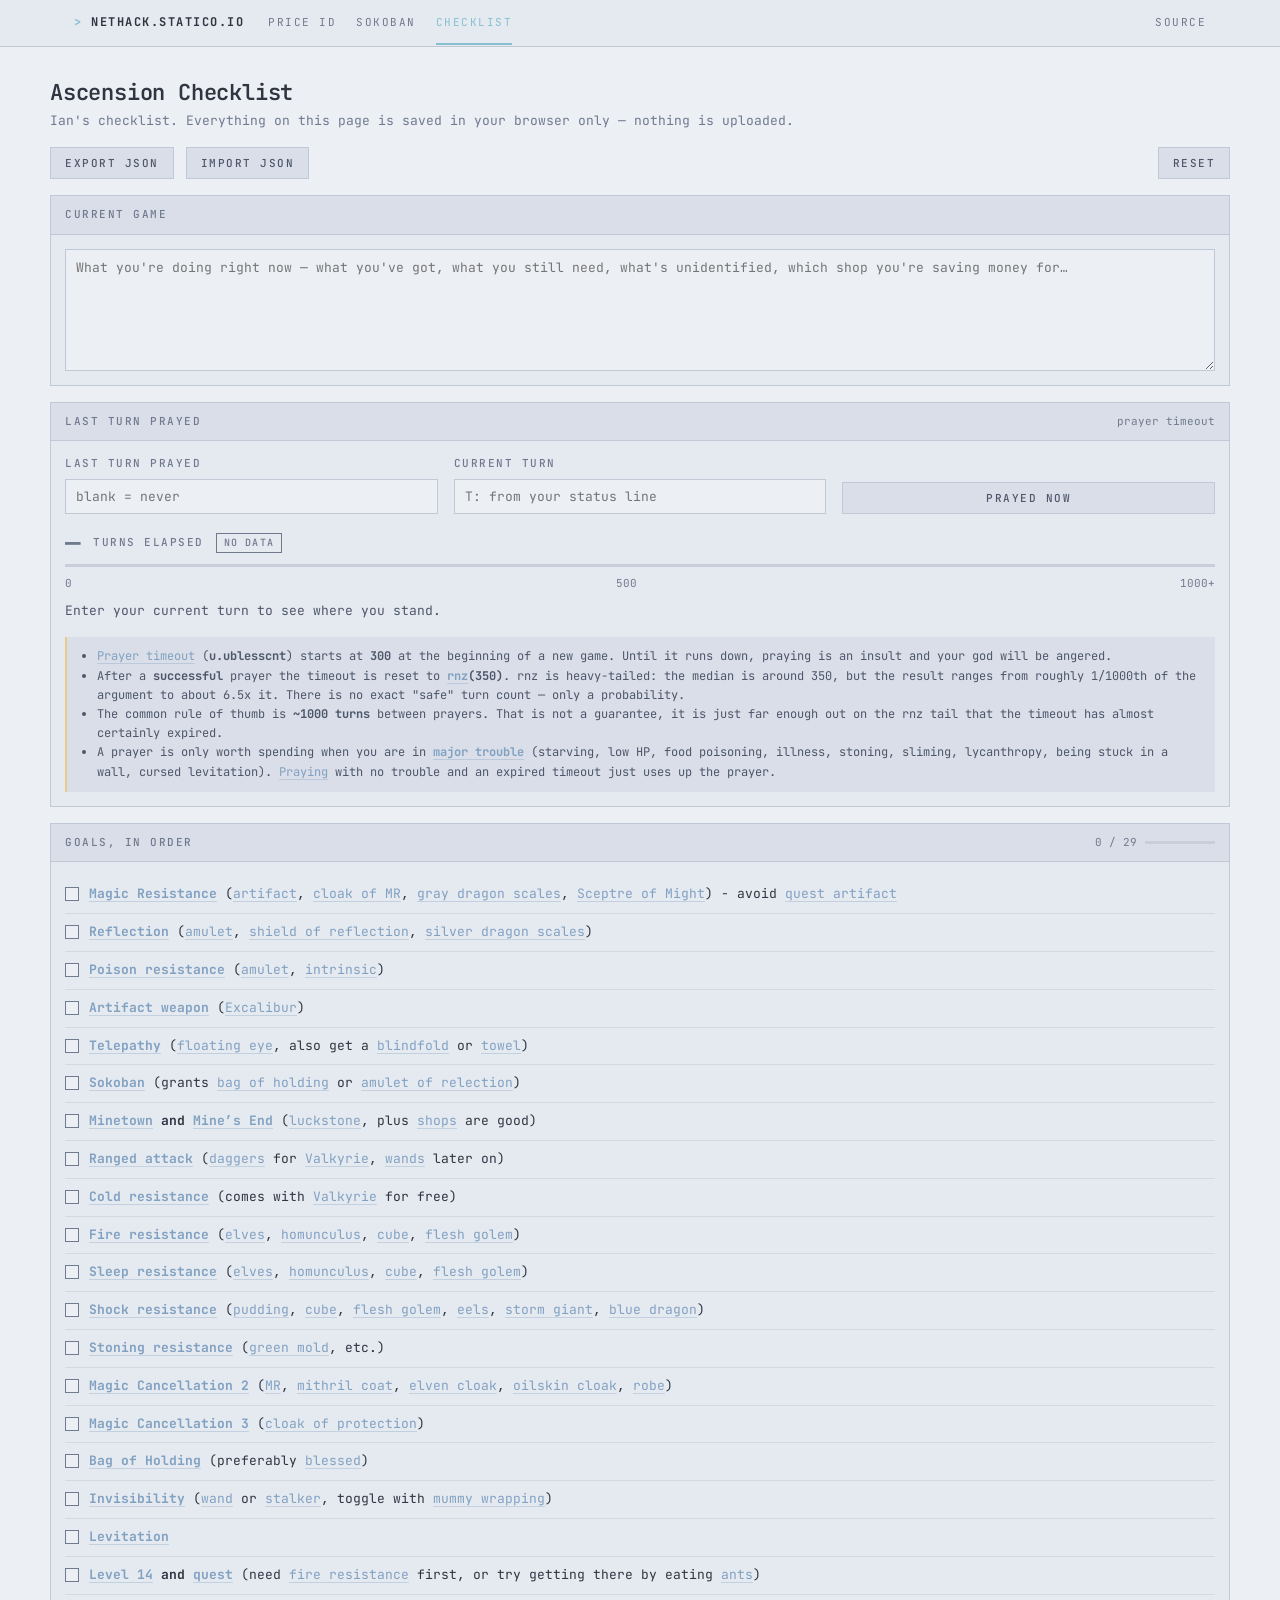
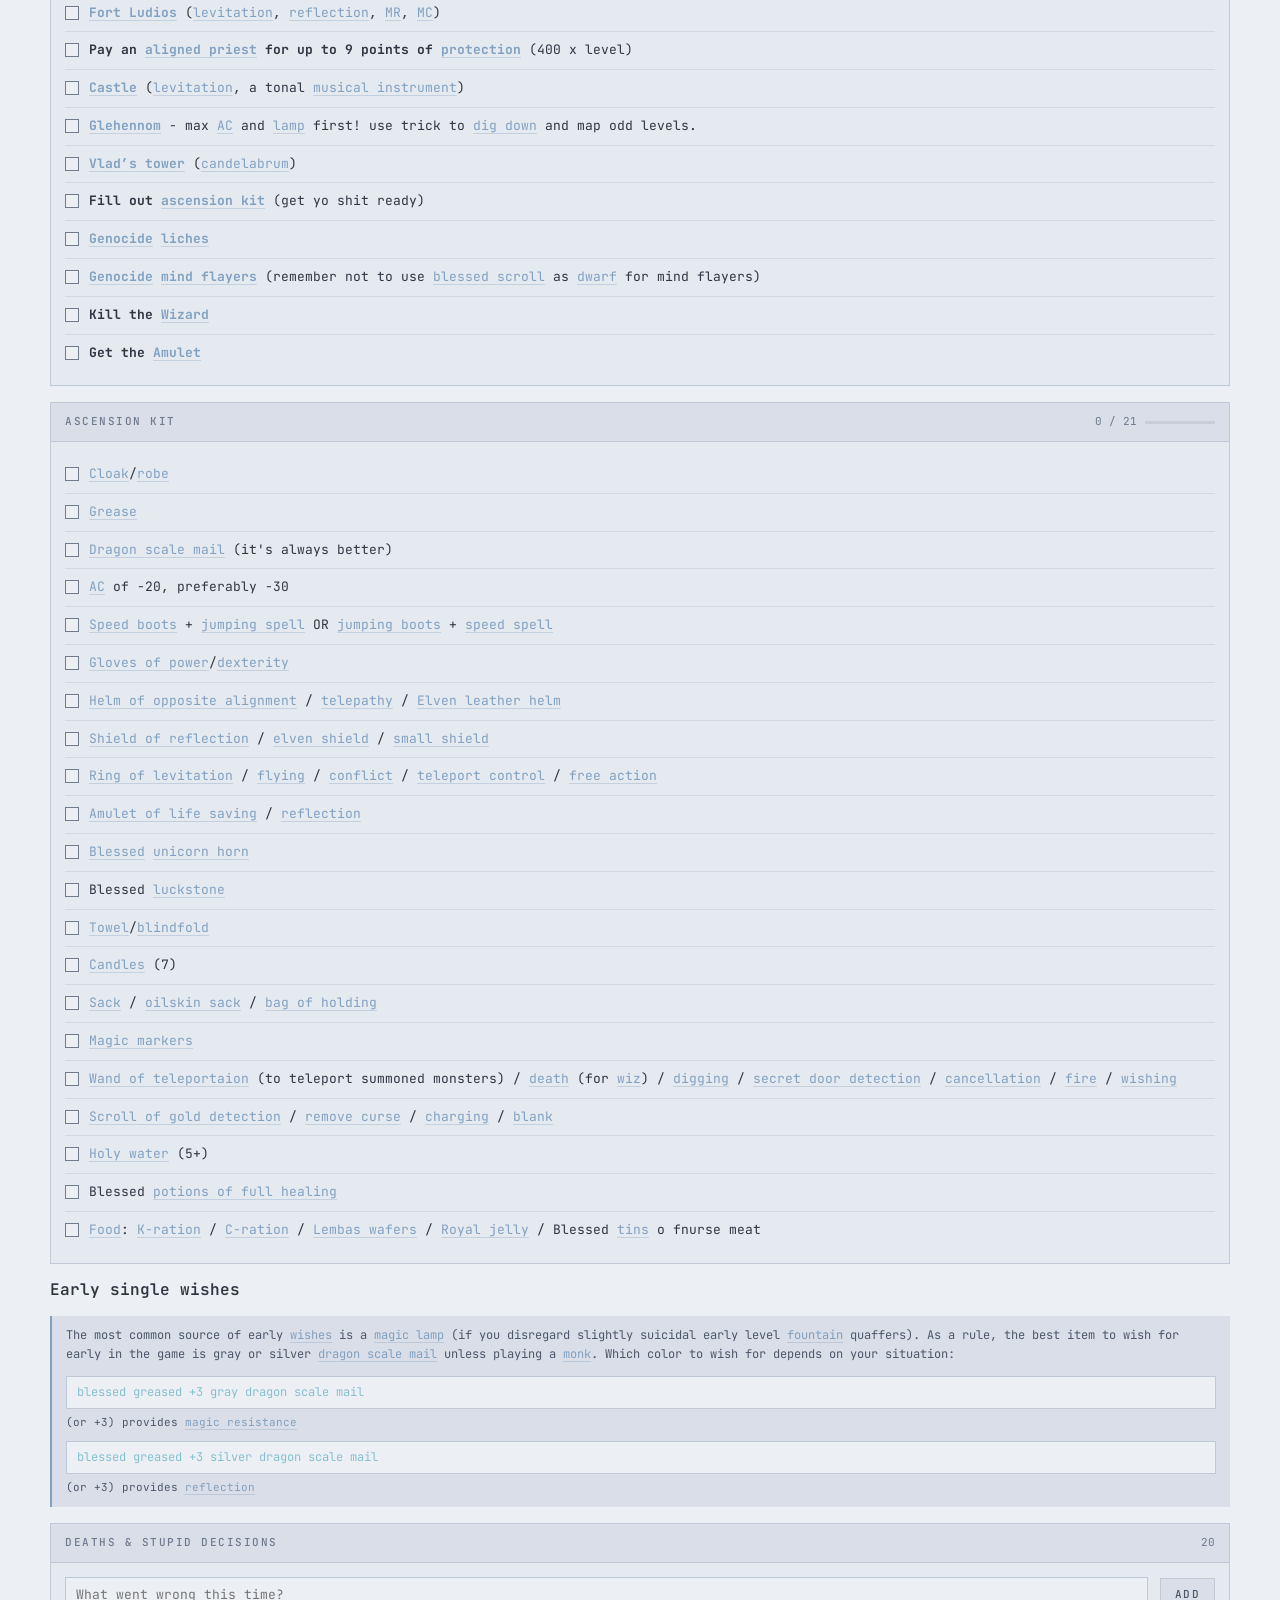
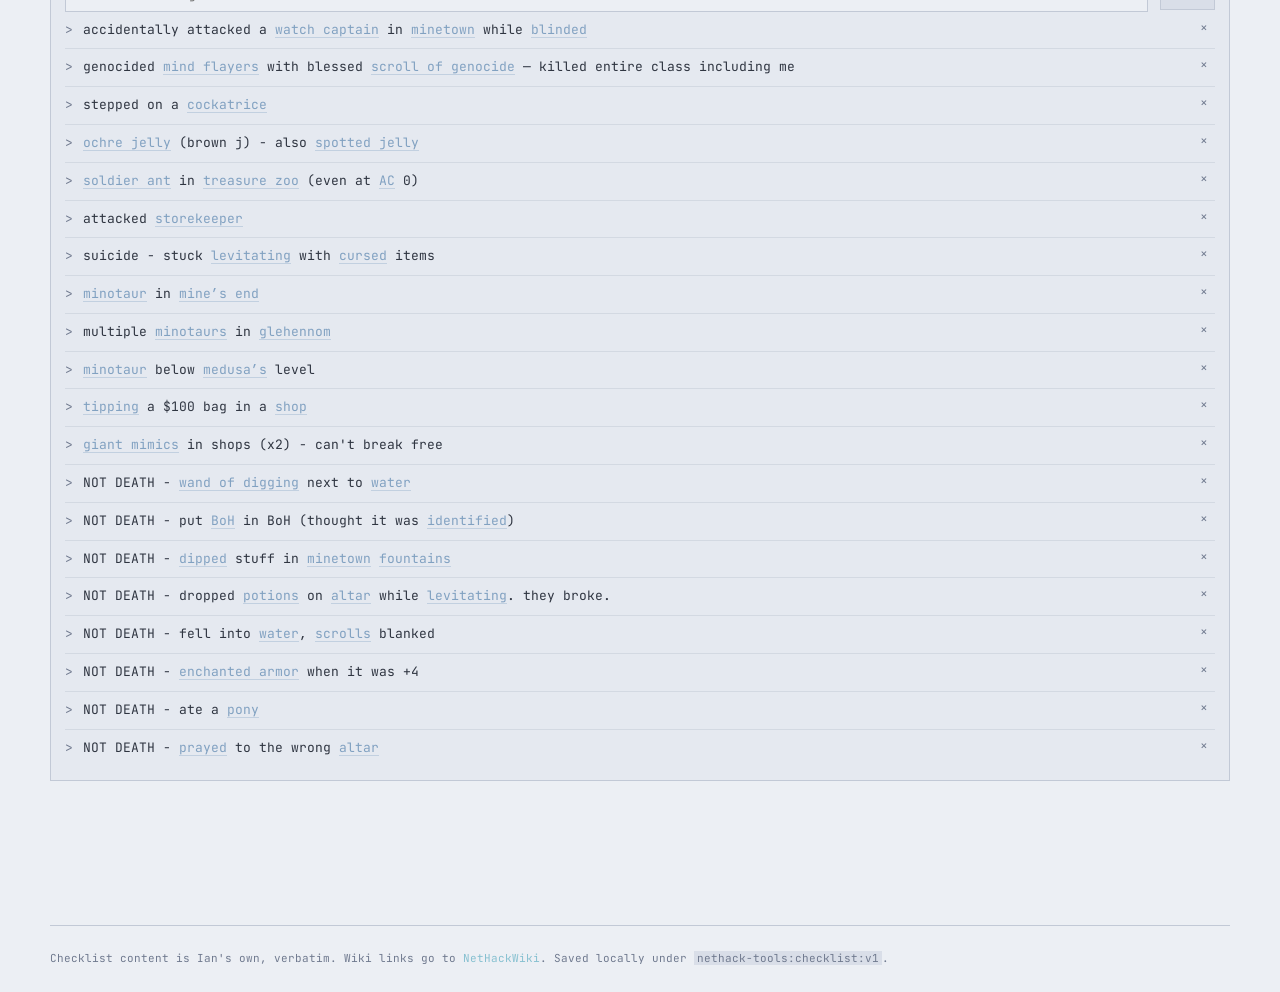
==== checklist.html @ 88ac8689 "Initial commit: NetHack tools for 3.6, 3.7 and 5.0 Three static tools, no build step:  - Price ID ca" ====
<!doctype html>
<html lang="en"><head>
<meta charset="utf-8"><meta name="viewport" content="width=device-width,initial-scale=1">
<title>Ascension Checklist — NetHack Tools</title>
<meta name="description" content="A NetHack ascension checklist that remembers where you are: goals in order, ascension kit, prayer timeout tracker, and a running log of deaths and stupid decisions.">
<link rel="canonical" href="https://nethack.statico.io/checklist">
<meta property="og:title" content="Ascension Checklist — NetHack Tools">
<meta property="og:description" content="Goals in order, ascension kit, prayer timeout tracker, and a running log of deaths and stupid decisions. Saved in your browser.">
<meta property="og:url" content="https://nethack.statico.io/checklist"><meta property="og:type" content="website">
<link rel="icon" href="/favicon.svg" type="image/svg+xml">
<link rel="stylesheet" href="/assets/smui.css">
<style>
  /* Checklist page ------------------------------------------------------- */

  .list { list-style: none; margin: 0; padding: 0; }
  .list > li + li { border-top: 1px solid hsl(var(--line) / 0.5); }

  .item {
    display: flex; align-items: flex-start; gap: calc(var(--step) * 2.5);
    padding: calc(var(--step) * 2) 0; cursor: pointer;
  }
  .item input[type='checkbox'] { margin-top: 3px; }
  .item .txt { flex: 1; min-width: 0; }
  .item input:checked ~ .txt { color: hsl(var(--text-2)); }
  .item input:checked ~ .txt strong { font-weight: 500; }

  /* Progress readout in a card header */
  .prog { display: flex; align-items: center; gap: calc(var(--step) * 2); min-width: 120px; }
  .prog .meter { display: block; width: 70px; }
  .prog .meter > span { transition: width 0.15s ease; }

  /* Prayer panel */
  .pray-grid {
    display: grid; gap: calc(var(--step) * 4);
    grid-template-columns: repeat(auto-fit, minmax(150px, 1fr));
    align-items: end;
  }
  .verdict { display: flex; flex-direction: column; gap: calc(var(--step) * 2); }
  .verdict-top { display: flex; align-items: center; gap: calc(var(--step) * 3); flex-wrap: wrap; }
  .elapsed { font-size: 26px; font-weight: 600; line-height: 1; }
  .e-red    { color: hsl(var(--red)); }
  .e-yellow { color: hsl(var(--yellow)); }
  .e-green  { color: hsl(var(--green)); }
  .e-dim    { color: hsl(var(--text-2)); }
  .bar-red    > span { background: hsl(var(--red)); }
  .bar-yellow > span { background: hsl(var(--yellow)); }
  .bar-green  > span { background: hsl(var(--green)); }
  .bar-dim    > span { background: hsl(var(--text-2)); }
  .scale { display: flex; justify-content: space-between; }

  /* Deaths log */
  .log > li { display: flex; align-items: flex-start; gap: calc(var(--step) * 2.5); padding: calc(var(--step) * 2) 0; }
  .log .txt { flex: 1; min-width: 0; }
  .log .tick { color: hsl(var(--text-2)); flex: 0 0 auto; }
  .btn-x {
    font-family: var(--mono); font-size: 13px; line-height: 1;
    background: none; border: 1px solid transparent; color: hsl(var(--text-2));
    padding: 0 calc(var(--step) * 1.5); cursor: pointer; flex: 0 0 auto;
  }
  .btn-x:hover { color: hsl(var(--red)); border-color: hsl(var(--red) / 0.6); }

  /* Wish strings */
  .wish {
    display: block; margin: calc(var(--step) * 2) 0 calc(var(--step) * 1);
    color: hsl(var(--frost-2)); font-size: 12px;
    background: hsl(var(--surface-0)); border: 1px solid hsl(var(--line));
    padding: calc(var(--step) * 1.5) calc(var(--step) * 2.5);
    overflow-x: auto; white-space: pre;
  }

  /* Save indicator */
  #saved { opacity: 0; transition: opacity 0.4s ease; }
  #saved.on { opacity: 1; transition: opacity 0.08s ease; }

  code { background: hsl(var(--surface-2)); padding: 0 3px; }
</style>
</head><body>
<div id="nav"></div>

<main class="wrap page stack">

  <header class="stack">
    <div class="spread">
      <div>
        <h1>Ascension Checklist</h1>
        <p class="dim" style="margin:4px 0 0">
          Ian's checklist. Everything on this page is saved in your browser only —
          nothing is uploaded.
        </p>
      </div>
      <span id="saved" class="badge b-green">saved</span>
    </div>

    <div id="storage-warn" class="note note-red" hidden>
      <strong>localStorage is unavailable</strong> (private browsing, or blocked by
      your browser). The page still works, but nothing you type or check will
      survive a reload. Use <em>Export JSON</em> if you want to keep it.
    </div>

    <div class="row">
      <button class="btn" id="btn-export" type="button">Export JSON</button>
      <button class="btn" id="btn-import" type="button">Import JSON</button>
      <input type="file" id="file-import" accept="application/json,.json" class="sr-only">
      <span class="nav-spacer"></span>
      <button class="btn btn-danger" id="btn-reset" type="button">Reset</button>
    </div>

    <div id="io-msg" class="note note-red" hidden></div>
  </header>

  <!-- Current game ------------------------------------------------------- -->
  <section class="card">
    <div class="card-hd"><span class="label">Current game</span></div>
    <div class="card-bd">
      <label class="field">
        <span class="sr-only">Notes on the current game</span>
        <textarea id="notes" rows="5" placeholder="What you're doing right now — what you've got, what you still need, what's unidentified, which shop you're saving money for…"></textarea>
      </label>
    </div>
  </section>

  <!-- Prayer ------------------------------------------------------------- -->
  <section class="card">
    <div class="card-hd">
      <span class="label">Last turn prayed</span>
      <span class="small dim">prayer timeout</span>
    </div>
    <div class="card-bd stack">

      <div class="pray-grid">
        <label class="field">
          <span class="label">Last turn prayed</span>
          <input type="number" id="pray-last" min="0" step="1" inputmode="numeric"
                 placeholder="blank = never">
        </label>
        <label class="field">
          <span class="label">Current turn</span>
          <input type="number" id="pray-turn" min="0" step="1" inputmode="numeric"
                 placeholder="T: from your status line">
        </label>
        <div class="field">
          <span class="label">&nbsp;</span>
          <button class="btn" id="btn-prayed" type="button">Prayed now</button>
        </div>
      </div>

      <div class="verdict" aria-live="polite">
        <div class="verdict-top">
          <span class="elapsed e-dim" id="pray-elapsed">—</span>
          <span class="label" id="pray-unit">turns elapsed</span>
          <span class="badge b-dim" id="pray-badge">no data</span>
        </div>
        <div class="meter bar-dim" id="pray-meter"><span style="width:0%"></span></div>
        <div class="scale small dim">
          <span>0</span><span>500</span><span>1000+</span>
        </div>
        <p class="mid" style="margin:0" id="pray-msg">
          Enter your current turn to see where you stand.
        </p>
      </div>

      <div class="note note-warn small" id="pray-facts"></div>
    </div>
  </section>

  <!-- Goals -------------------------------------------------------------- -->
  <section class="card" id="sec-goals">
    <div class="card-hd">
      <span class="label" data-title>Goals, in order</span>
      <span class="prog">
        <span class="small dim" data-count>0 / 0</span>
        <span class="meter"><span style="width:0%"></span></span>
      </span>
    </div>
    <div class="card-bd">
      <ul class="list" data-items><li><div class="empty">Loading…</div></li></ul>
    </div>
  </section>

  <!-- Ascension kit ------------------------------------------------------ -->
  <section class="card" id="sec-kit">
    <div class="card-hd">
      <span class="label" data-title>Ascension kit</span>
      <span class="prog">
        <span class="small dim" data-count>0 / 0</span>
        <span class="meter"><span style="width:0%"></span></span>
      </span>
    </div>
    <div class="card-bd">
      <ul class="list" data-items><li><div class="empty">Loading…</div></li></ul>
    </div>
  </section>

  <!-- Early single wishes ------------------------------------------------ -->
  <section class="stack">
    <h2 id="wish-title">Early single wishes</h2>
    <div class="note" id="wish-note"></div>
  </section>

  <!-- Deaths ------------------------------------------------------------- -->
  <section class="card">
    <div class="card-hd">
      <span class="label" id="deaths-title">Deaths &amp; stupid decisions</span>
      <span class="small dim" id="deaths-count">0</span>
    </div>
    <div class="card-bd stack">
      <form class="row" id="death-form">
        <label class="sr-only" for="death-input">New entry</label>
        <input type="text" id="death-input" style="flex:1;min-width:200px"
               placeholder="What went wrong this time?" autocomplete="off">
        <button class="btn" type="submit">Add</button>
      </form>
      <ul class="list log" id="deaths-list"></ul>
    </div>
  </section>

</main>

<footer class="footer wrap">
  Checklist content is Ian's own, verbatim. Wiki links go to
  <a href="https://nethackwiki.com/" rel="noopener" target="_blank">NetHackWiki</a>.
  Saved locally under <code>nethack-tools:checklist:v1</code>.
</footer>

<script src="/assets/nav.js"></script>
<script>
(function () {
  'use strict';

  var KEY = 'nethack-tools:checklist:v1';
  var WIKI = 'https://nethackwiki.com/wiki/';
  var DATA_URL = '/data/checklist.json';

  var data = null;   // checklist.json
  var state = null;  // persisted user state

  /* --- storage ---------------------------------------------------------- */

  var storageOK = (function () {
    try {
      var k = '__t' + Date.now();
      localStorage.setItem(k, '1');
      localStorage.removeItem(k);
      return true;
    } catch (e) { return false; }
  })();

  if (!storageOK) document.getElementById('storage-warn').hidden = false;

  var savedEl = document.getElementById('saved');
  var savedTimer = null;
  function flashSaved() {
    if (!storageOK) return;
    savedEl.classList.add('on');
    clearTimeout(savedTimer);
    savedTimer = setTimeout(function () { savedEl.classList.remove('on'); }, 1100);
  }

  function blankState() {
    return { v: 1, notes: '', prayer: { last: '', turn: '' }, checks: {}, deaths: null, updated: 0 };
  }

  function loadState() {
    var s = blankState();
    if (!storageOK) return s;
    var raw;
    try { raw = localStorage.getItem(KEY); } catch (e) { return s; }
    if (!raw) return s;
    try {
      var o = JSON.parse(raw);
      return migrate(o) || s;
    } catch (e) { return s; }
  }

  // v1 is the only schema so far. Future versions branch here rather than
  // silently dropping the user's data.
  function migrate(o) {
    if (!o || typeof o !== 'object') return null;
    if (o.v !== 1) return null;
    var s = blankState();
    if (typeof o.notes === 'string') s.notes = o.notes;
    if (o.prayer && typeof o.prayer === 'object') {
      s.prayer.last = normNum(o.prayer.last);
      s.prayer.turn = normNum(o.prayer.turn);
    }
    if (o.checks && typeof o.checks === 'object') {
      for (var k in o.checks) if (o.checks[k] === true) s.checks[k] = true;
    }
    if (Array.isArray(o.deaths)) {
      s.deaths = o.deaths
        .filter(function (d) { return d && typeof d.text === 'string'; })
        .map(function (d) { return { id: String(d.id || nextId()), text: d.text }; });
    }
    s.updated = typeof o.updated === 'number' ? o.updated : 0;
    return s;
  }

  function normNum(x) {
    if (x === '' || x === null || x === undefined) return '';
    var n = parseInt(x, 10);
    return isFinite(n) && n >= 0 ? String(n) : '';
  }

  var saveTimer = null;
  function save(immediate) {
    clearTimeout(saveTimer);
    if (immediate) { writeState(); return; }
    saveTimer = setTimeout(writeState, 300);
  }
  function writeState() {
    state.updated = Date.now();
    if (!storageOK) return;
    try { localStorage.setItem(KEY, JSON.stringify(state)); flashSaved(); }
    catch (e) { /* quota or blocked — nothing useful to do */ }
  }

  var idc = 0;
  function nextId() { return 'u' + Date.now().toString(36) + (idc++).toString(36); }

  /* --- rendering: escaping, bold, wiki links ---------------------------- */

  function esc(s) {
    return String(s).replace(/[&<>"']/g, function (c) {
      return { '&': '&amp;', '<': '&lt;', '>': '&gt;', '"': '&quot;', "'": '&#39;' }[c];
    });
  }

  function isWordChar(c) { return /[A-Za-z0-9]/.test(c); }

  // First whole-word, case-sensitive occurrence of `term` that does not overlap
  // an already-claimed range. Returns -1 if there is none.
  function findTerm(text, term, claimed) {
    var from = 0;
    for (;;) {
      var i = text.indexOf(term, from);
      if (i < 0) return -1;
      var e = i + term.length;
      var before = i > 0 ? text.charAt(i - 1) : '';
      var after = e < text.length ? text.charAt(e) : '';
      var okB = !before || !isWordChar(before) || !isWordChar(term.charAt(0));
      var okA = !after || !isWordChar(after) || !isWordChar(term.charAt(term.length - 1));
      var clash = false;
      for (var j = 0; j < claimed.length; j++) {
        if (i < claimed[j][1] && e > claimed[j][0]) { clash = true; break; }
      }
      if (okB && okA && !clash) return i;
      from = i + 1;
    }
  }

  function push(map, pos, s) { (map[pos] || (map[pos] = [])).push(s); }

  /**
   * Render one authored string: escape it, apply **bold**, and wrap each link
   * term in an <a class="wiki">. Substitution works on ranges over the raw
   * text rather than on the output string, so a link can never be inserted
   * into markup another link just produced, and no term is applied twice.
   */
  function render(text, links) {
    text = String(text == null ? '' : text);
    var opens = {}, closes = {}, skips = {}, claimed = [];

    // 1. bold ranges — the ** delimiters become skipped characters
    var re = /\*\*([\s\S]+?)\*\*/g, m;
    while ((m = re.exec(text))) {
      var s = m.index, e = re.lastIndex;
      skips[s] = 2; skips[e - 2] = 2;
      push(opens, s + 2, '<strong>');
      push(closes, e - 2, '</strong>');
      claimed.push([s, s + 2], [e - 2, e]);
    }

    // 2. link ranges — first free whole-word occurrence of each term
    (links || []).forEach(function (l) {
      if (!l || typeof l.term !== 'string' || typeof l.page !== 'string') return;
      var i = findTerm(text, l.term, claimed);
      if (i < 0) return;
      var end = i + l.term.length;
      claimed.push([i, end]);
      push(opens, i, '<a class="wiki" href="' + esc(WIKI + encodeURI(l.page)) +
                     '" target="_blank" rel="noopener">');
      push(closes, end, '</a>');
    });

    // 3. emit. Closes run in reverse insertion order so nesting stays valid
    //    (bold opens before a link inside it, so it must close after).
    var out = '', i = 0;
    while (i <= text.length) {
      if (closes[i]) out += closes[i].slice().reverse().join('');
      if (opens[i]) out += opens[i].join('');
      if (i >= text.length) break;
      if (skips[i]) { i += skips[i]; continue; }
      out += esc(text.charAt(i));
      i++;
    }
    return out;
  }

  /* --- checklist sections ----------------------------------------------- */

  function renderSection(sec) {
    var root = document.getElementById('sec-' + sec.id);
    if (!root) return;
    root.querySelector('[data-title]').textContent = sec.title;
    var ul = root.querySelector('[data-items]');
    ul.innerHTML = '';

    sec.items.forEach(function (item) {
      var key = sec.id + ':' + item.id;
      var li = document.createElement('li');
      var label = document.createElement('label');
      label.className = 'item';

      var cb = document.createElement('input');
      cb.type = 'checkbox';
      cb.checked = state.checks[key] === true;

      var span = document.createElement('span');
      span.className = 'txt';
      span.innerHTML = render(item.text, item.links);

      cb.addEventListener('change', function () {
        if (cb.checked) state.checks[key] = true; else delete state.checks[key];
        updateCounts(sec);
        save(true);
      });

      label.appendChild(cb);
      label.appendChild(span);
      li.appendChild(label);
      ul.appendChild(li);
    });

    updateCounts(sec);
  }

  function updateCounts(sec) {
    var root = document.getElementById('sec-' + sec.id);
    if (!root) return;
    var total = sec.items.length, done = 0;
    sec.items.forEach(function (it) {
      if (state.checks[sec.id + ':' + it.id] === true) done++;
    });
    root.querySelector('[data-count]').textContent = done + ' / ' + total;
    root.querySelector('.prog .meter > span').style.width =
      (total ? (done / total) * 100 : 0) + '%';
  }

  /* --- wishes ----------------------------------------------------------- */

  function renderWishes(w) {
    if (!w) return;
    document.getElementById('wish-title').textContent = w.title;
    var host = document.getElementById('wish-note');
    var html = (w.body || []).map(function (p) {
      return '<p>' + render(p, w.bodyLinks) + '</p>';
    }).join('');
    html += (w.options || []).map(function (o) {
      return '<div><code class="wish">' + esc(o.wish) + '</code>' +
             '<span class="small">' + render(o.text, o.links) + '</span></div>';
    }).join('');
    host.innerHTML = html;
  }

  /* --- prayer ----------------------------------------------------------- */

  var lastEl = document.getElementById('pray-last');
  var turnEl = document.getElementById('pray-turn');
  var elapsedEl = document.getElementById('pray-elapsed');
  var unitEl = document.getElementById('pray-unit');
  var badgeEl = document.getElementById('pray-badge');
  var meterEl = document.getElementById('pray-meter');
  var msgEl = document.getElementById('pray-msg');

  function num(el) {
    var v = el.value.trim();
    if (v === '') return null;
    var n = parseInt(v, 10);
    return isFinite(n) ? n : null;
  }

  function updatePrayer() {
    var last = num(lastEl), turn = num(turnEl);
    var color = 'dim', badge = 'b-dim', label = 'no data';
    var big = '—', unit = 'turns elapsed', pct = 0, msg;

    if (turn === null) {
      msg = 'Enter your current turn to see where you stand.';
    } else if (last === null) {
      // Never prayed this game: u.ublesscnt is still its initial 300, exactly.
      var e0 = Math.max(0, turn);
      big = String(e0); unit = 'turns played';
      pct = Math.min(100, (e0 / 1000) * 100);
      if (e0 >= 300) {
        color = 'green'; badge = 'b-green'; label = 'safe';
        msg = 'You have not prayed yet, so the timeout is still the starting value of ' +
              '300 — and that one is exact, not random. Past turn 300 your first ' +
              'prayer is safe.';
      } else {
        color = 'red'; badge = 'b-red'; label = 'too soon';
        msg = 'The starting prayer timeout is exactly 300. ' + (300 - e0) +
              ' more turns before your first prayer is safe.';
      }
    } else if (turn < last) {
      color = 'dim'; badge = 'b-orange'; label = 'check numbers';
      msg = 'Current turn is earlier than the turn you last prayed.';
    } else {
      var el = turn - last;
      big = String(el); unit = 'turns elapsed';
      pct = Math.min(100, (el / 1000) * 100);
      if (el < 500) {
        color = 'red'; badge = 'b-red'; label = 'risky';
        msg = 'Well inside the likely timeout. rnz(350) lands here often, so a ' +
              'prayer now has a good chance of angering your god.';
      } else if (el <= 1000) {
        color = 'yellow'; badge = 'b-yellow'; label = 'marginal';
        msg = 'Probably expired, but not reliably. rnz(350) has a long tail — ' +
              'a roll in the thousands is uncommon but entirely possible. ' +
              'Worth it in real trouble; not worth it otherwise.';
      } else {
        color = 'green'; badge = 'b-green'; label = 'generally safe';
        msg = 'Past the usual ~1000-turn rule of thumb. Very likely expired, ' +
              'though rnz can still exceed this — there is no turn count that ' +
              'guarantees it.';
      }
    }

    elapsedEl.textContent = big;
    elapsedEl.className = 'elapsed e-' + color;
    unitEl.textContent = unit;
    badgeEl.textContent = label;
    badgeEl.className = 'badge ' + badge;
    meterEl.className = 'meter bar-' + color;
    meterEl.firstElementChild.style.width = pct + '%';
    msgEl.textContent = msg;
  }

  function renderPrayerFacts(p) {
    if (!p) return;
    document.getElementById('pray-facts').innerHTML =
      '<ul style="margin:0;padding-left:16px">' +
      (p.facts || []).map(function (f) {
        return '<li>' + render(f.text, f.links) + '</li>';
      }).join('') + '</ul>';
  }

  /* --- deaths ----------------------------------------------------------- */

  var deathsList = document.getElementById('deaths-list');

  function seedDeaths() {
    var seeds = (data.deaths && data.deaths.items) || [];
    return seeds.map(function (d) { return { id: d.id, text: d.text }; });
  }

  function seedLinks(id) {
    var seeds = (data.deaths && data.deaths.items) || [];
    for (var i = 0; i < seeds.length; i++) if (seeds[i].id === id) return seeds[i].links;
    return null;
  }

  function renderDeaths() {
    if (data.deaths && data.deaths.title) {
      document.getElementById('deaths-title').textContent = data.deaths.title;
    }
    deathsList.innerHTML = '';
    document.getElementById('deaths-count').textContent = state.deaths.length;

    if (!state.deaths.length) {
      var li0 = document.createElement('li');
      li0.innerHTML = '<div class="empty">Nothing yet. Give it time.</div>';
      deathsList.appendChild(li0);
      return;
    }

    state.deaths.forEach(function (d) {
      var li = document.createElement('li');

      var tick = document.createElement('span');
      tick.className = 'tick';
      tick.textContent = '>';

      var txt = document.createElement('span');
      txt.className = 'txt';
      txt.innerHTML = render(d.text, seedLinks(d.id));

      var x = document.createElement('button');
      x.type = 'button';
      x.className = 'btn-x';
      x.title = 'Remove';
      x.setAttribute('aria-label', 'Remove entry');
      x.textContent = '×';
      x.addEventListener('click', function () {
        state.deaths = state.deaths.filter(function (o) { return o !== d; });
        renderDeaths();
        save(true);
      });

      li.appendChild(tick);
      li.appendChild(txt);
      li.appendChild(x);
      deathsList.appendChild(li);
    });
  }

  /* --- export / import / reset ------------------------------------------ */

  var ioMsg = document.getElementById('io-msg');
  function showErr(s) { ioMsg.textContent = s; ioMsg.hidden = false; }
  function clearErr() { ioMsg.hidden = true; ioMsg.textContent = ''; }

  document.getElementById('btn-export').addEventListener('click', function () {
    clearErr();
    var blob = new Blob([JSON.stringify(state, null, 2)], { type: 'application/json' });
    var url = URL.createObjectURL(blob);
    var a = document.createElement('a');
    var d = new Date();
    var pad = function (n) { return (n < 10 ? '0' : '') + n; };
    a.href = url;
    a.download = 'nethack-checklist-' + d.getFullYear() + '-' +
                 pad(d.getMonth() + 1) + '-' + pad(d.getDate()) + '.json';
    document.body.appendChild(a);
    a.click();
    document.body.removeChild(a);
    setTimeout(function () { URL.revokeObjectURL(url); }, 1000);
  });

  var fileEl = document.getElementById('file-import');
  document.getElementById('btn-import').addEventListener('click', function () {
    clearErr();
    fileEl.click();
  });

  fileEl.addEventListener('change', function () {
    var f = fileEl.files && fileEl.files[0];
    fileEl.value = '';
    if (!f) return;
    var fr = new FileReader();
    fr.onerror = function () { showErr('Could not read that file.'); };
    fr.onload = function () {
      var parsed;
      try { parsed = JSON.parse(String(fr.result)); }
      catch (e) { showErr('That file is not valid JSON.'); return; }
      var next = migrate(parsed);
      if (!next) {
        showErr('That does not look like a checklist export (expected an object ' +
                'with "v": 1). Nothing was changed.');
        return;
      }
      state = next;
      if (state.deaths === null) state.deaths = seedDeaths();
      clearErr();
      renderAll();
      save(true);
    };
    fr.readAsText(f);
  });

  var resetBtn = document.getElementById('btn-reset');
  var resetArmed = false, resetTimer = null;
  resetBtn.addEventListener('click', function () {
    clearErr();
    if (!resetArmed) {
      resetArmed = true;
      resetBtn.textContent = 'Confirm reset?';
      resetBtn.classList.add('on');
      resetTimer = setTimeout(disarm, 5000);
      return;
    }
    disarm();
    state = blankState();
    state.deaths = seedDeaths();
    applyDefaults();
    try { localStorage.removeItem(KEY); } catch (e) {}
    renderAll();
    save(true);
  });
  function disarm() {
    clearTimeout(resetTimer);
    resetArmed = false;
    resetBtn.textContent = 'Reset';
    resetBtn.classList.remove('on');
  }

  /* --- wiring ----------------------------------------------------------- */

  var notesEl = document.getElementById('notes');
  notesEl.addEventListener('input', function () {
    state.notes = notesEl.value;
    save();
  });

  [lastEl, turnEl].forEach(function (el) {
    el.addEventListener('input', function () {
      state.prayer.last = lastEl.value;
      state.prayer.turn = turnEl.value;
      updatePrayer();
      save();
    });
  });

  document.getElementById('btn-prayed').addEventListener('click', function () {
    if (turnEl.value.trim() === '') { turnEl.focus(); return; }
    lastEl.value = turnEl.value;
    state.prayer.last = lastEl.value;
    updatePrayer();
    save(true);
  });

  document.getElementById('death-form').addEventListener('submit', function (ev) {
    ev.preventDefault();
    var input = document.getElementById('death-input');
    var v = input.value.trim();
    if (!v) return;
    state.deaths.push({ id: nextId(), text: v });
    input.value = '';
    renderDeaths();
    save(true);
  });

  // Items the source checklist already had ticked off.
  function applyDefaults() {
    (data.sections || []).forEach(function (sec) {
      sec.items.forEach(function (it) {
        if (it.done === true) state.checks[sec.id + ':' + it.id] = true;
      });
    });
  }

  function renderAll() {
    notesEl.value = state.notes || '';
    lastEl.value = state.prayer.last || '';
    turnEl.value = state.prayer.turn || '';
    updatePrayer();
    (data.sections || []).forEach(renderSection);
    renderWishes(data.wishes);
    renderPrayerFacts(data.prayer);
    renderDeaths();
  }

  function fail(msg) {
    document.querySelectorAll('[data-items]').forEach(function (ul) {
      ul.innerHTML = '<li><div class="empty">' + esc(msg) + '</div></li>';
    });
  }

  fetch(DATA_URL, { cache: 'no-cache' })
    .then(function (r) {
      if (!r.ok) throw new Error('HTTP ' + r.status);
      return r.json();
    })
    .then(function (json) {
      data = json;
      state = loadState();
      var fresh = state.updated === 0;
      if (state.deaths === null) state.deaths = seedDeaths();
      if (fresh) applyDefaults();
      renderAll();
    })
    .catch(function (e) {
      fail('Could not load checklist.json (' + e.message + ').');
    });
})();
</script>
</body></html>
---- assets/smui.css ----
/* ==========================================================================
   SMUI — shared design system for nethack.statico.io
   Nord palette · JetBrains Mono · zero radius · terminal aesthetic
   Modeled on https://smui.statico.io/
   ========================================================================== */

@import url('https://fonts.googleapis.com/css2?family=JetBrains+Mono:wght@300;400;500;600;700&display=swap');

:root {
  /* Nord — Frost */
  --frost-1: 176 25% 65%;   /* #8FBCBB */
  --frost-2: 193 44% 67%;   /* #88C0D0 */
  --frost-3: 210 34% 63%;   /* #81A1C1 */
  --frost-4: 213 32% 52%;   /* #5E81AC */

  /* Nord — Aurora (status) */
  --red:    355 52% 64%;    /* #BF616A */
  --orange:  14 51% 63%;    /* #D08770 */
  --yellow:  40 71% 73%;    /* #EBCB8B */
  --green:   92 28% 65%;    /* #A3BE8C */
  --purple: 311 24% 63%;    /* #B48EAD */

  --accent: var(--frost-2);

  /* Light mode — Snow Storm */
  --surface-0: 218 27% 94%;
  --surface-1: 218 27% 92%;
  --surface-2: 219 24% 88%;
  --surface-3: 219 20% 82%;
  --text-0:    220 16% 22%;
  --text-1:    220 16% 36%;
  --text-2:    220 12% 50%;
  --line:      219 20% 80%;

  --radius: 0rem;
  --mono: 'JetBrains Mono', ui-monospace, 'SF Mono', SFMono-Regular, Menlo,
          Consolas, 'DejaVu Sans Mono', monospace;

  --step: 0.25rem;
  --maxw: 1180px;
}

@media (prefers-color-scheme: dark) {
  :root {
    /* Dark mode — Polar Night */
    --surface-0: 213 16% 12%;
    --surface-1: 220 16% 16%;
    --surface-2: 222 16% 19%;
    --surface-3: 215 14% 22%;
    --text-0:    218 27% 92%;
    --text-1:    219 22% 76%;
    --text-2:    220 12% 58%;
    --line:      215 14% 26%;
  }
}

/* Explicit override wins in both directions */
:root[data-theme='dark'] {
  --surface-0: 213 16% 12%;
  --surface-1: 220 16% 16%;
  --surface-2: 222 16% 19%;
  --surface-3: 215 14% 22%;
  --text-0:    218 27% 92%;
  --text-1:    219 22% 76%;
  --text-2:    220 12% 58%;
  --line:      215 14% 26%;
}
:root[data-theme='light'] {
  --surface-0: 218 27% 94%;
  --surface-1: 218 27% 92%;
  --surface-2: 219 24% 88%;
  --surface-3: 219 20% 82%;
  --text-0:    220 16% 22%;
  --text-1:    220 16% 36%;
  --text-2:    220 12% 50%;
  --line:      219 20% 80%;
}

/* -------------------------------------------------------------------------- */

*, *::before, *::after { box-sizing: border-box; }

html { -webkit-text-size-adjust: 100%; }

body {
  margin: 0;
  background: hsl(var(--surface-0));
  color: hsl(var(--text-0));
  font-family: var(--mono);
  font-size: 13px;
  line-height: 1.6;
  font-weight: 400;
  -webkit-font-smoothing: antialiased;
}

a { color: hsl(var(--frost-2)); text-decoration: none; }
a:hover { text-decoration: underline; text-underline-offset: 3px; }

/* Wiki links get a subtle marker so they read as external reference */
a.wiki {
  color: hsl(var(--frost-3));
  text-decoration: underline;
  text-decoration-color: hsl(var(--frost-3) / 0.35);
  text-underline-offset: 3px;
}
a.wiki:hover { color: hsl(var(--frost-2)); text-decoration-color: currentColor; }

h1, h2, h3, h4 { margin: 0; font-weight: 600; line-height: 1.25; }
h1 { font-size: 22px; letter-spacing: -0.2px; }
h2 { font-size: 16px; }
h3 { font-size: 13px; }

p { margin: 0 0 calc(var(--step) * 3); }

code, kbd, pre { font-family: var(--mono); }

/* Layout ------------------------------------------------------------------ */

.wrap { max-width: var(--maxw); margin: 0 auto; padding: 0 calc(var(--step) * 6); }
.stack > * + * { margin-top: calc(var(--step) * 4); }
.page { padding: calc(var(--step) * 8) 0 calc(var(--step) * 20); }

.grid { display: grid; gap: calc(var(--step) * 4); }
.grid-2 { grid-template-columns: repeat(auto-fit, minmax(260px, 1fr)); }
.grid-3 { grid-template-columns: repeat(auto-fit, minmax(230px, 1fr)); }
.grid-4 { grid-template-columns: repeat(auto-fit, minmax(190px, 1fr)); }

.row { display: flex; gap: calc(var(--step) * 3); flex-wrap: wrap; align-items: center; }
.spread { display: flex; justify-content: space-between; align-items: baseline; gap: calc(var(--step) * 3); }

/* Type utilities ---------------------------------------------------------- */

.label {
  font-size: 11px;
  font-weight: 500;
  text-transform: uppercase;
  letter-spacing: 1.5px;
  color: hsl(var(--text-2));
}
.dim  { color: hsl(var(--text-2)); }
.mid  { color: hsl(var(--text-1)); }
.hero { font-size: 42px; font-weight: 700; letter-spacing: -1px; line-height: 1.05; }
.stat { font-size: 26px; font-weight: 600; }
.small { font-size: 11px; }
.nowrap { white-space: nowrap; }

/* Nav --------------------------------------------------------------------- */

.nav {
  border-bottom: 1px solid hsl(var(--line));
  background: hsl(var(--surface-1));
  position: sticky; top: 0; z-index: 50;
}
.nav-inner {
  max-width: var(--maxw); margin: 0 auto;
  padding: 0 calc(var(--step) * 6);
  display: flex; align-items: center; gap: calc(var(--step) * 6);
  min-height: 46px; flex-wrap: wrap;
}
.nav-brand {
  font-weight: 700; letter-spacing: 1.5px; text-transform: uppercase;
  font-size: 12px; color: hsl(var(--text-0));
}
.nav-brand:hover { text-decoration: none; color: hsl(var(--frost-2)); }
.nav-brand .tick { color: hsl(var(--frost-2)); }
.nav-links { display: flex; gap: calc(var(--step) * 5); flex-wrap: wrap; }
.nav-links a {
  font-size: 11px; text-transform: uppercase; letter-spacing: 1.5px;
  color: hsl(var(--text-2)); padding: calc(var(--step) * 3) 0;
  border-bottom: 2px solid transparent; margin-bottom: -1px;
}
.nav-links a:hover { color: hsl(var(--text-0)); text-decoration: none; }
.nav-links a[aria-current='page'] {
  color: hsl(var(--frost-2)); border-bottom-color: hsl(var(--frost-2));
}
.nav-spacer { margin-left: auto; }

/* Card -------------------------------------------------------------------- */

.card {
  background: hsl(var(--surface-1));
  border: 1px solid hsl(var(--line));
  border-radius: var(--radius);
}
.card-glow { transition: border-color 0.15s ease, background 0.15s ease; }
.card-glow:hover { border-color: hsl(var(--frost-2) / 0.6); }

.card-hd {
  padding: calc(var(--step) * 2.5) calc(var(--step) * 3.5);
  border-bottom: 1px solid hsl(var(--line));
  display: flex; align-items: center; justify-content: space-between;
  gap: calc(var(--step) * 3);
  background: hsl(var(--surface-2));
}
.card-bd { padding: calc(var(--step) * 3.5); }

/* Form -------------------------------------------------------------------- */

.field { display: flex; flex-direction: column; gap: calc(var(--step) * 1.5); }

input[type='text'], input[type='number'], select, textarea {
  font-family: var(--mono); font-size: 13px;
  background: hsl(var(--surface-0));
  color: hsl(var(--text-0));
  border: 1px solid hsl(var(--line));
  border-radius: var(--radius);
  padding: calc(var(--step) * 2) calc(var(--step) * 2.5);
  width: 100%;
}
input:focus-visible, select:focus-visible, textarea:focus-visible,
button:focus-visible, [tabindex]:focus-visible {
  outline: 2px solid hsl(var(--frost-2));
  outline-offset: 1px;
}
textarea { resize: vertical; min-height: 90px; line-height: 1.6; }
input.big { font-size: 20px; font-weight: 600; color: hsl(var(--frost-2)); }

/* Native checkbox, Nord-tinted — keeps a11y semantics intact */
input[type='checkbox'] {
  appearance: none; -webkit-appearance: none;
  width: 14px; height: 14px; flex: 0 0 14px;
  border: 1px solid hsl(var(--text-2));
  background: hsl(var(--surface-0));
  border-radius: 0; cursor: pointer; position: relative;
  margin: 0; transition: background 0.12s ease, border-color 0.12s ease;
}
input[type='checkbox']:checked {
  background: hsl(var(--frost-2)); border-color: hsl(var(--frost-2));
}
input[type='checkbox']:checked::after {
  content: ''; position: absolute; left: 4px; top: 1px;
  width: 4px; height: 8px;
  border: solid hsl(var(--surface-0));
  border-width: 0 2px 2px 0; transform: rotate(45deg);
}

/* Button ------------------------------------------------------------------ */

.btn {
  font-family: var(--mono); font-size: 11px; font-weight: 500;
  text-transform: uppercase; letter-spacing: 1.5px;
  background: hsl(var(--surface-2));
  color: hsl(var(--text-1));
  border: 1px solid hsl(var(--line));
  border-radius: var(--radius);
  padding: calc(var(--step) * 2) calc(var(--step) * 3.5);
  cursor: pointer;
  transition: color 0.12s ease, border-color 0.12s ease, background 0.12s ease;
}
.btn:hover { color: hsl(var(--text-0)); border-color: hsl(var(--frost-2) / 0.6); }
.btn[aria-pressed='true'], .btn.on {
  background: hsl(var(--frost-2) / 0.14);
  color: hsl(var(--frost-2));
  border-color: hsl(var(--frost-2));
}
.btn-danger:hover { color: hsl(var(--red)); border-color: hsl(var(--red) / 0.6); }

/* Segmented control */
.seg { display: inline-flex; border: 1px solid hsl(var(--line)); }
.seg .btn { border: 0; border-right: 1px solid hsl(var(--line)); }
.seg .btn:last-child { border-right: 0; }

/* Badge ------------------------------------------------------------------- */

.badge {
  display: inline-flex; align-items: center; gap: 4px;
  font-size: 10px; font-weight: 500;
  text-transform: uppercase; letter-spacing: 1.2px;
  padding: 1px calc(var(--step) * 1.75);
  border: 1px solid currentColor; border-radius: var(--radius);
  white-space: nowrap;
}
.b-frost  { color: hsl(var(--frost-2)); }
.b-green  { color: hsl(var(--green)); }
.b-yellow { color: hsl(var(--yellow)); }
.b-orange { color: hsl(var(--orange)); }
.b-red    { color: hsl(var(--red)); }
.b-purple { color: hsl(var(--purple)); }
.b-dim    { color: hsl(var(--text-2)); }

/* Note / callout ---------------------------------------------------------- */

.note {
  border-left: 2px solid hsl(var(--frost-3));
  background: hsl(var(--surface-2));
  padding: calc(var(--step) * 2.5) calc(var(--step) * 3.5);
  color: hsl(var(--text-1)); font-size: 12px;
}
.note-warn { border-left-color: hsl(var(--yellow)); }
.note-red  { border-left-color: hsl(var(--red)); }

/* Table ------------------------------------------------------------------- */

.tbl-scroll { overflow-x: auto; }
table.tbl { border-collapse: collapse; width: 100%; font-size: 12px; }
table.tbl th {
  text-align: left; font-size: 10px; font-weight: 500;
  text-transform: uppercase; letter-spacing: 1.2px;
  color: hsl(var(--text-2));
  padding: calc(var(--step) * 2) calc(var(--step) * 3);
  border-bottom: 1px solid hsl(var(--line)); white-space: nowrap;
}
table.tbl td {
  padding: calc(var(--step) * 2) calc(var(--step) * 3);
  border-bottom: 1px solid hsl(var(--line) / 0.5);
  vertical-align: top;
}
table.tbl tr:last-child td { border-bottom: 0; }

/* Meter — used for probability bars */
.meter { height: 3px; background: hsl(var(--surface-3)); width: 100%; min-width: 40px; }
.meter > span { display: block; height: 100%; background: hsl(var(--frost-2)); }

/* TTY map ----------------------------------------------------------------- */

.tty {
  font-family: var(--mono);
  line-height: 1.0;
  letter-spacing: 0;
  white-space: pre;
  background: hsl(var(--surface-0));
  border: 1px solid hsl(var(--line));
  padding: calc(var(--step) * 3);
  overflow-x: auto;
  font-size: 13px;
}
.tty-sm { font-size: 8px; padding: calc(var(--step) * 2); }
/* NetHack glyph colors */
.g-wall    { color: hsl(var(--text-2)); }
.g-floor   { color: hsl(var(--surface-3)); }
.g-boulder { color: hsl(var(--yellow)); }
.g-hole    { color: hsl(var(--orange)); }
.g-stair   { color: hsl(var(--text-0)); }
.g-door    { color: hsl(var(--orange)); }
.g-prize   { color: hsl(var(--purple)); }
.g-item    { color: hsl(var(--frost-2)); }
.g-mon     { color: hsl(var(--red)); }
.g-hero    { color: hsl(var(--green)); }

/* Misc -------------------------------------------------------------------- */

hr { border: 0; border-top: 1px solid hsl(var(--line)); margin: calc(var(--step) * 5) 0; }

details > summary {
  cursor: pointer; list-style: none;
  font-size: 11px; text-transform: uppercase; letter-spacing: 1.5px;
  color: hsl(var(--text-2)); padding: calc(var(--step) * 1.5) 0;
}
details > summary::-webkit-details-marker { display: none; }
details > summary::before { content: '▸ '; color: hsl(var(--frost-2)); }
details[open] > summary::before { content: '▾ '; }
details > summary:hover { color: hsl(var(--text-0)); }

.empty {
  padding: calc(var(--step) * 10) calc(var(--step) * 4);
  text-align: center; color: hsl(var(--text-2)); font-size: 12px;
}

.sr-only {
  position: absolute; width: 1px; height: 1px; padding: 0; margin: -1px;
  overflow: hidden; clip: rect(0 0 0 0); white-space: nowrap; border: 0;
}

.footer {
  border-top: 1px solid hsl(var(--line));
  margin-top: calc(var(--step) * 16);
  padding: calc(var(--step) * 6) 0;
  color: hsl(var(--text-2)); font-size: 11px;
}

@media (prefers-reduced-motion: reduce) {
  * { transition-duration: 0.01ms !important; animation-duration: 0.01ms !important; }
}
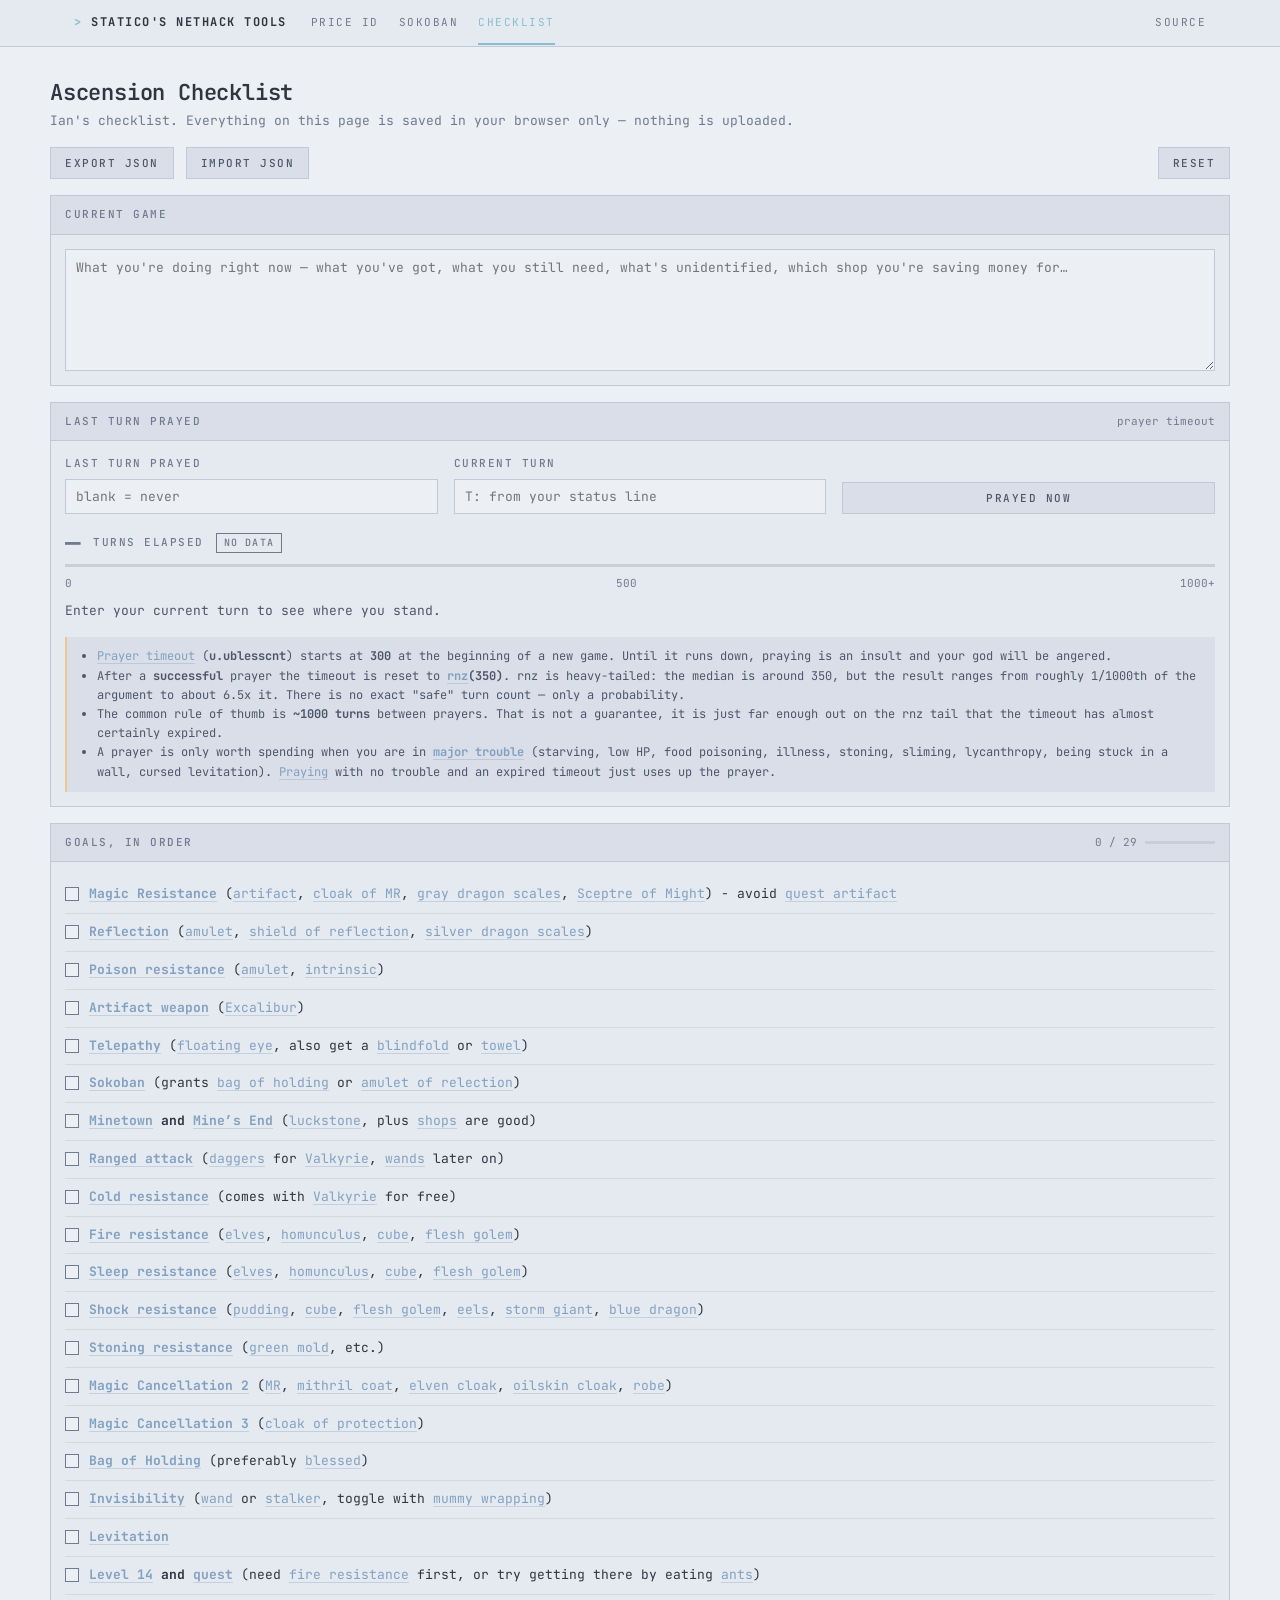
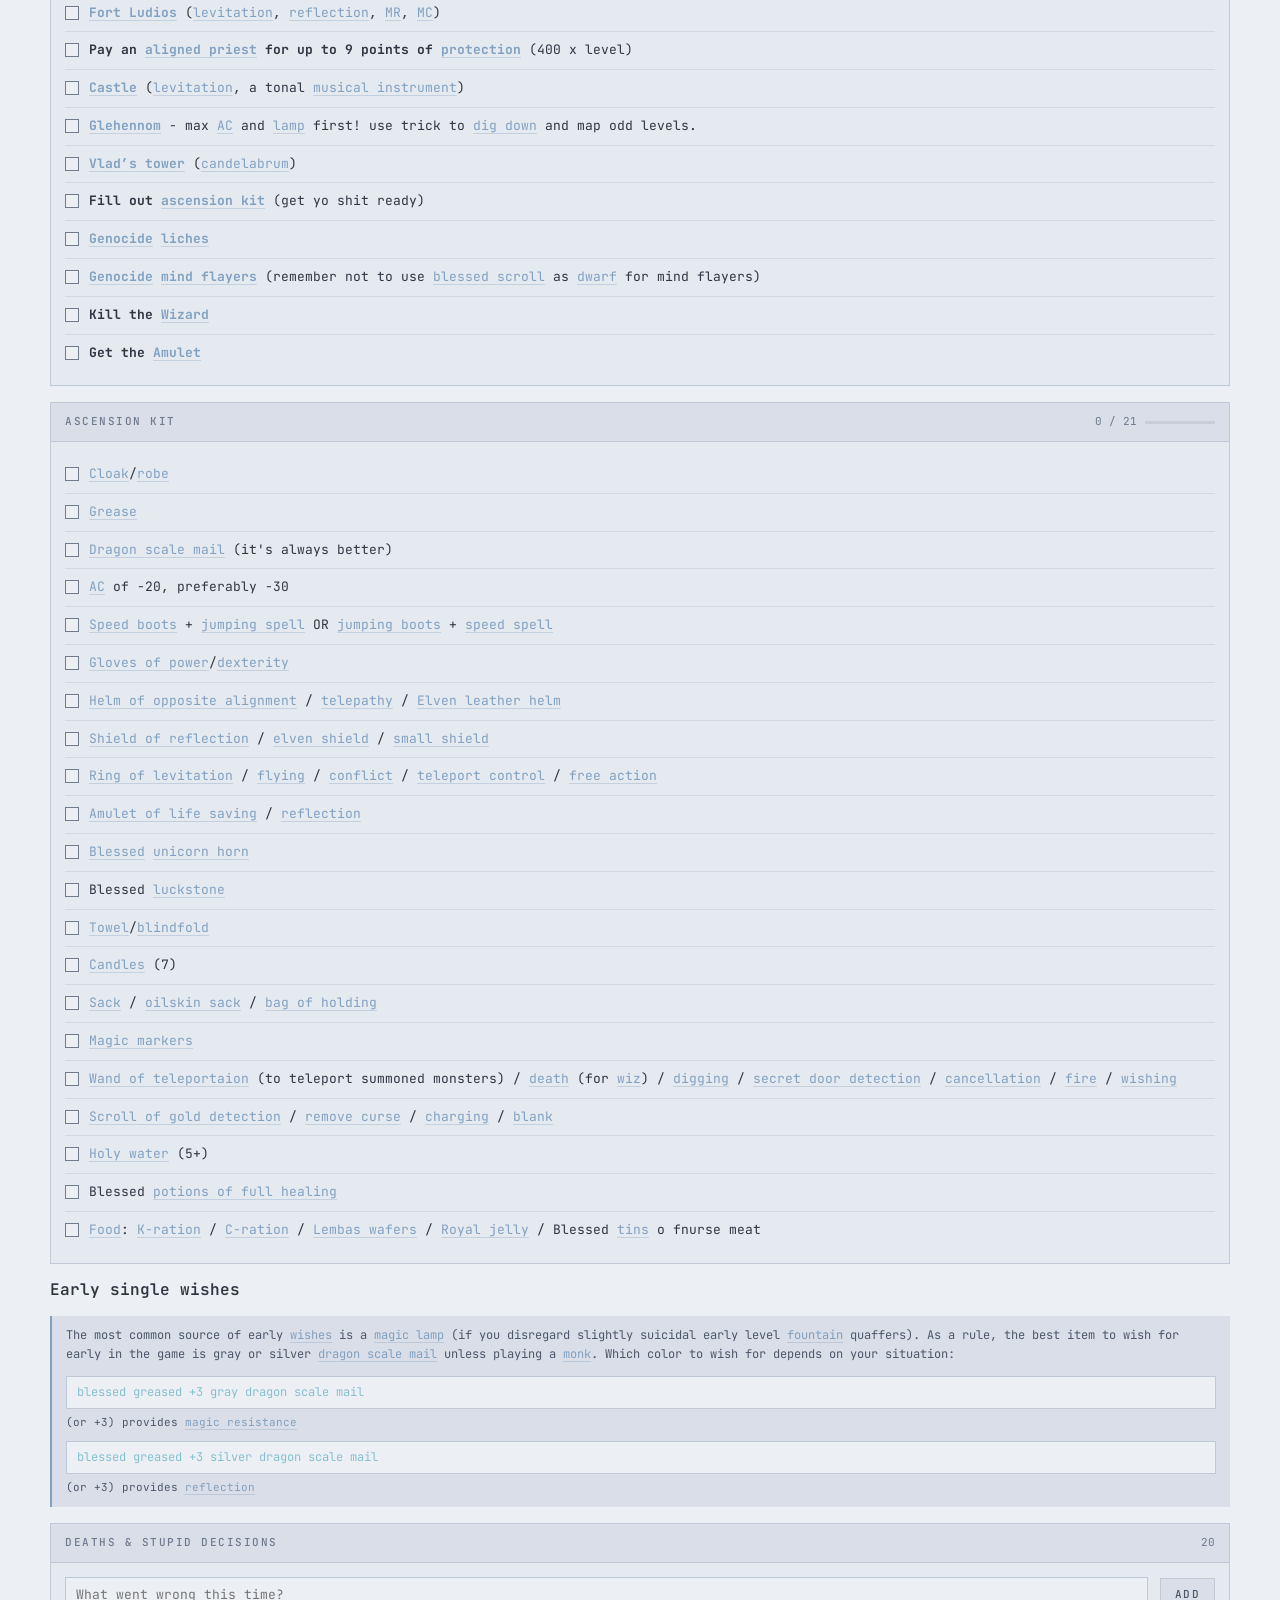
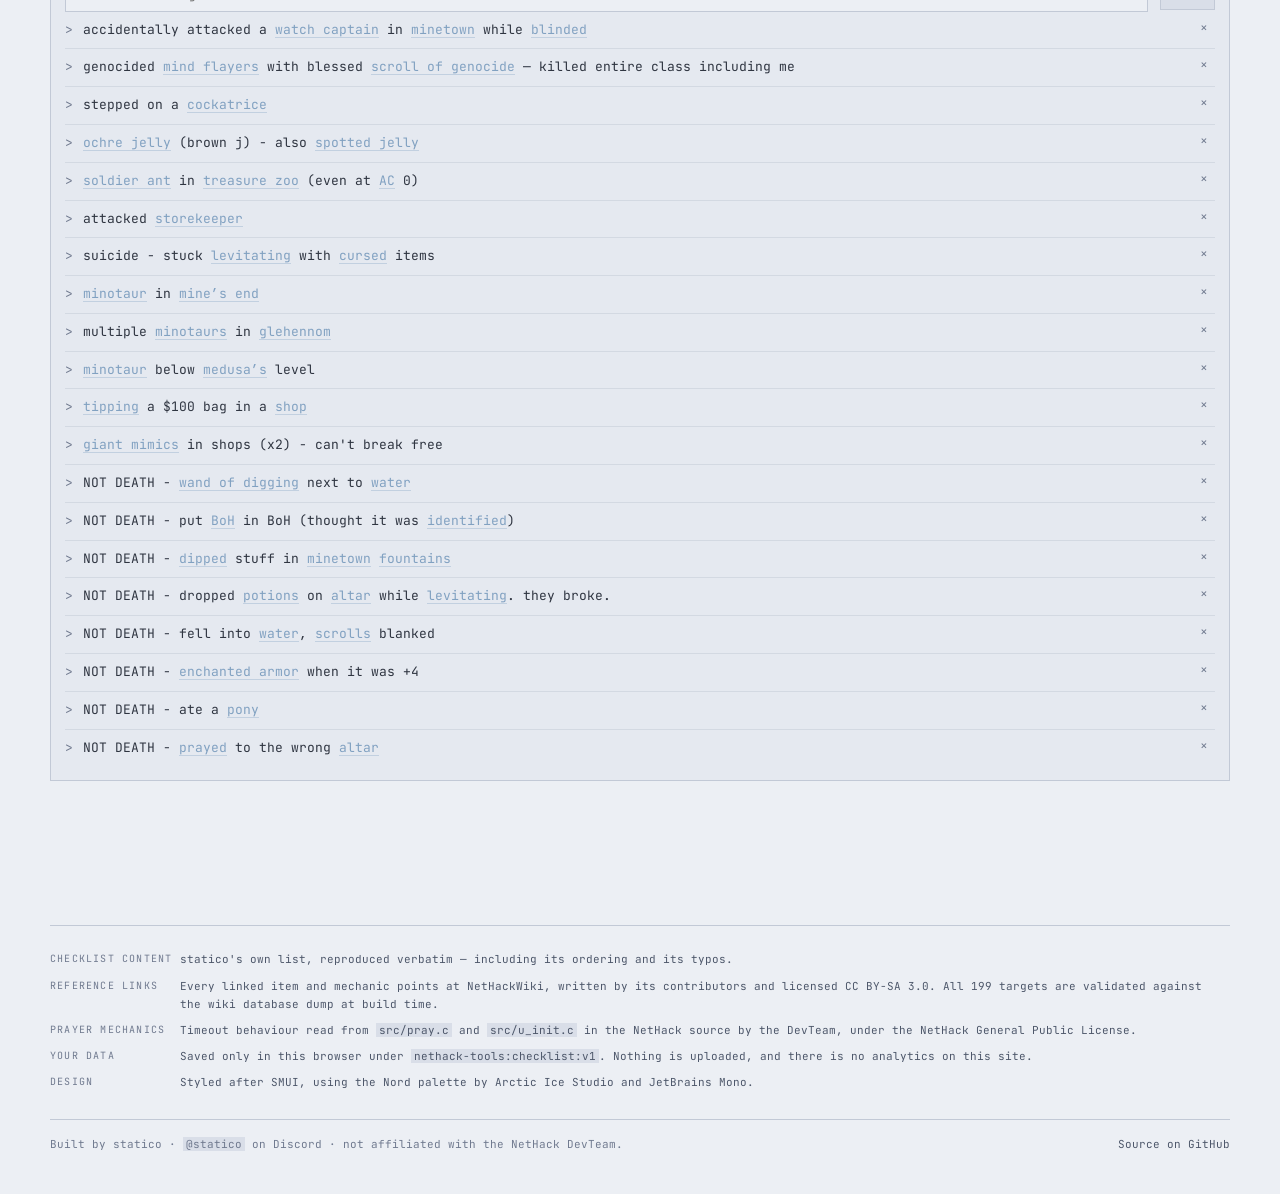
==== commit 32684e25: "Name the site, credit every source, add contact - Retitle to "statico's NetHack Tools" across nav, p" ====
--- a/checklist.html
+++ b/checklist.html
@@ -1,10 +1,10 @@
 <!doctype html>
 <html lang="en"><head>
 <meta charset="utf-8"><meta name="viewport" content="width=device-width,initial-scale=1">
-<title>Ascension Checklist — NetHack Tools</title>
+<title>Ascension Checklist — statico's NetHack Tools</title>
 <meta name="description" content="A NetHack ascension checklist that remembers where you are: goals in order, ascension kit, prayer timeout tracker, and a running log of deaths and stupid decisions.">
 <link rel="canonical" href="https://nethack.statico.io/checklist">
-<meta property="og:title" content="Ascension Checklist — NetHack Tools">
+<meta property="og:title" content="Ascension Checklist — statico&#39;s NetHack Tools">
 <meta property="og:description" content="Goals in order, ascension kit, prayer timeout tracker, and a running log of deaths and stupid decisions. Saved in your browser.">
 <meta property="og:url" content="https://nethack.statico.io/checklist"><meta property="og:type" content="website">
 <link rel="icon" href="/favicon.svg" type="image/svg+xml">
@@ -216,10 +216,50 @@
 
 </main>
 
-<footer class="footer wrap">
-  Checklist content is Ian's own, verbatim. Wiki links go to
-  <a href="https://nethackwiki.com/" rel="noopener" target="_blank">NetHackWiki</a>.
-  Saved locally under <code>nethack-tools:checklist:v1</code>.
+<footer class="footer wrap credits">
+  <dl>
+    <dt>Checklist content</dt>
+    <dd>
+      statico's own list, reproduced verbatim — including its ordering and its typos.
+    </dd>
+
+    <dt>Reference links</dt>
+    <dd>
+      Every linked item and mechanic points at
+      <a href="https://nethackwiki.com/" rel="noopener">NetHackWiki</a>,
+      written by its contributors and licensed
+      <a href="https://creativecommons.org/licenses/by-sa/3.0/" rel="noopener">CC BY-SA 3.0</a>.
+      All 199 targets are validated against the wiki database dump at build time.
+    </dd>
+
+    <dt>Prayer mechanics</dt>
+    <dd>
+      Timeout behaviour read from <code>src/pray.c</code> and <code>src/u_init.c</code> in the
+      <a href="https://github.com/NetHack/NetHack" rel="noopener">NetHack source</a>
+      by the DevTeam, under the
+      <a href="https://www.nethack.org/common/license.html" rel="noopener">NetHack General Public License</a>.
+    </dd>
+
+    <dt>Your data</dt>
+    <dd>
+      Saved only in this browser under <code>nethack-tools:checklist:v1</code>.
+      Nothing is uploaded, and there is no analytics on this site.
+    </dd>
+
+    <dt>Design</dt>
+    <dd>
+      Styled after <a href="https://smui.statico.io/" rel="noopener">SMUI</a>, using the
+      <a href="https://www.nordtheme.com/" rel="noopener">Nord</a> palette by Arctic Ice Studio
+      and <a href="https://www.jetbrains.com/lp/mono/" rel="noopener">JetBrains Mono</a>.
+    </dd>
+  </dl>
+
+  <div class="meta-bar">
+    <span>Built by statico &middot; <code>@statico</code> on Discord &middot; not affiliated with the NetHack DevTeam.</span>
+    <span class="links">
+      <a href="https://github.com/statico/nethack-tools" rel="noopener">Source on GitHub</a>
+    </span>
+  </div>
 </footer>
 
 <script src="/assets/nav.js"></script>
--- a/assets/smui.css
+++ b/assets/smui.css
@@ -364,9 +364,35 @@
 .footer {
   border-top: 1px solid hsl(var(--line));
   margin-top: calc(var(--step) * 16);
-  padding: calc(var(--step) * 6) 0;
+  padding: calc(var(--step) * 6) 0 calc(var(--step) * 10);
   color: hsl(var(--text-2)); font-size: 11px;
 }
+.footer a { color: hsl(var(--text-1)); }
+.footer a:hover { color: hsl(var(--frost-2)); }
+
+/* Credits block — every tool page names its own sources */
+.credits { display: grid; gap: calc(var(--step) * 3); }
+.credits dl {
+  margin: 0; display: grid; gap: calc(var(--step) * 2);
+  grid-template-columns: max-content 1fr;
+}
+.credits dt {
+  font-size: 10px; text-transform: uppercase; letter-spacing: 1.2px;
+  color: hsl(var(--text-2)); white-space: nowrap;
+  padding-top: 1px;
+}
+.credits dd { margin: 0; color: hsl(var(--text-1)); font-size: 11px; line-height: 1.65; }
+@media (max-width: 560px) {
+  .credits dl { grid-template-columns: 1fr; gap: calc(var(--step) * 1); }
+  .credits dd { margin-bottom: calc(var(--step) * 2); }
+}
+.meta-bar {
+  display: flex; flex-wrap: wrap; gap: calc(var(--step) * 2) calc(var(--step) * 4);
+  align-items: center; justify-content: space-between;
+  padding-top: calc(var(--step) * 4); margin-top: calc(var(--step) * 4);
+  border-top: 1px solid hsl(var(--line));
+}
+.meta-bar .links { display: flex; flex-wrap: wrap; gap: calc(var(--step) * 4); }
 
 @media (prefers-reduced-motion: reduce) {
   * { transition-duration: 0.01ms !important; animation-duration: 0.01ms !important; }
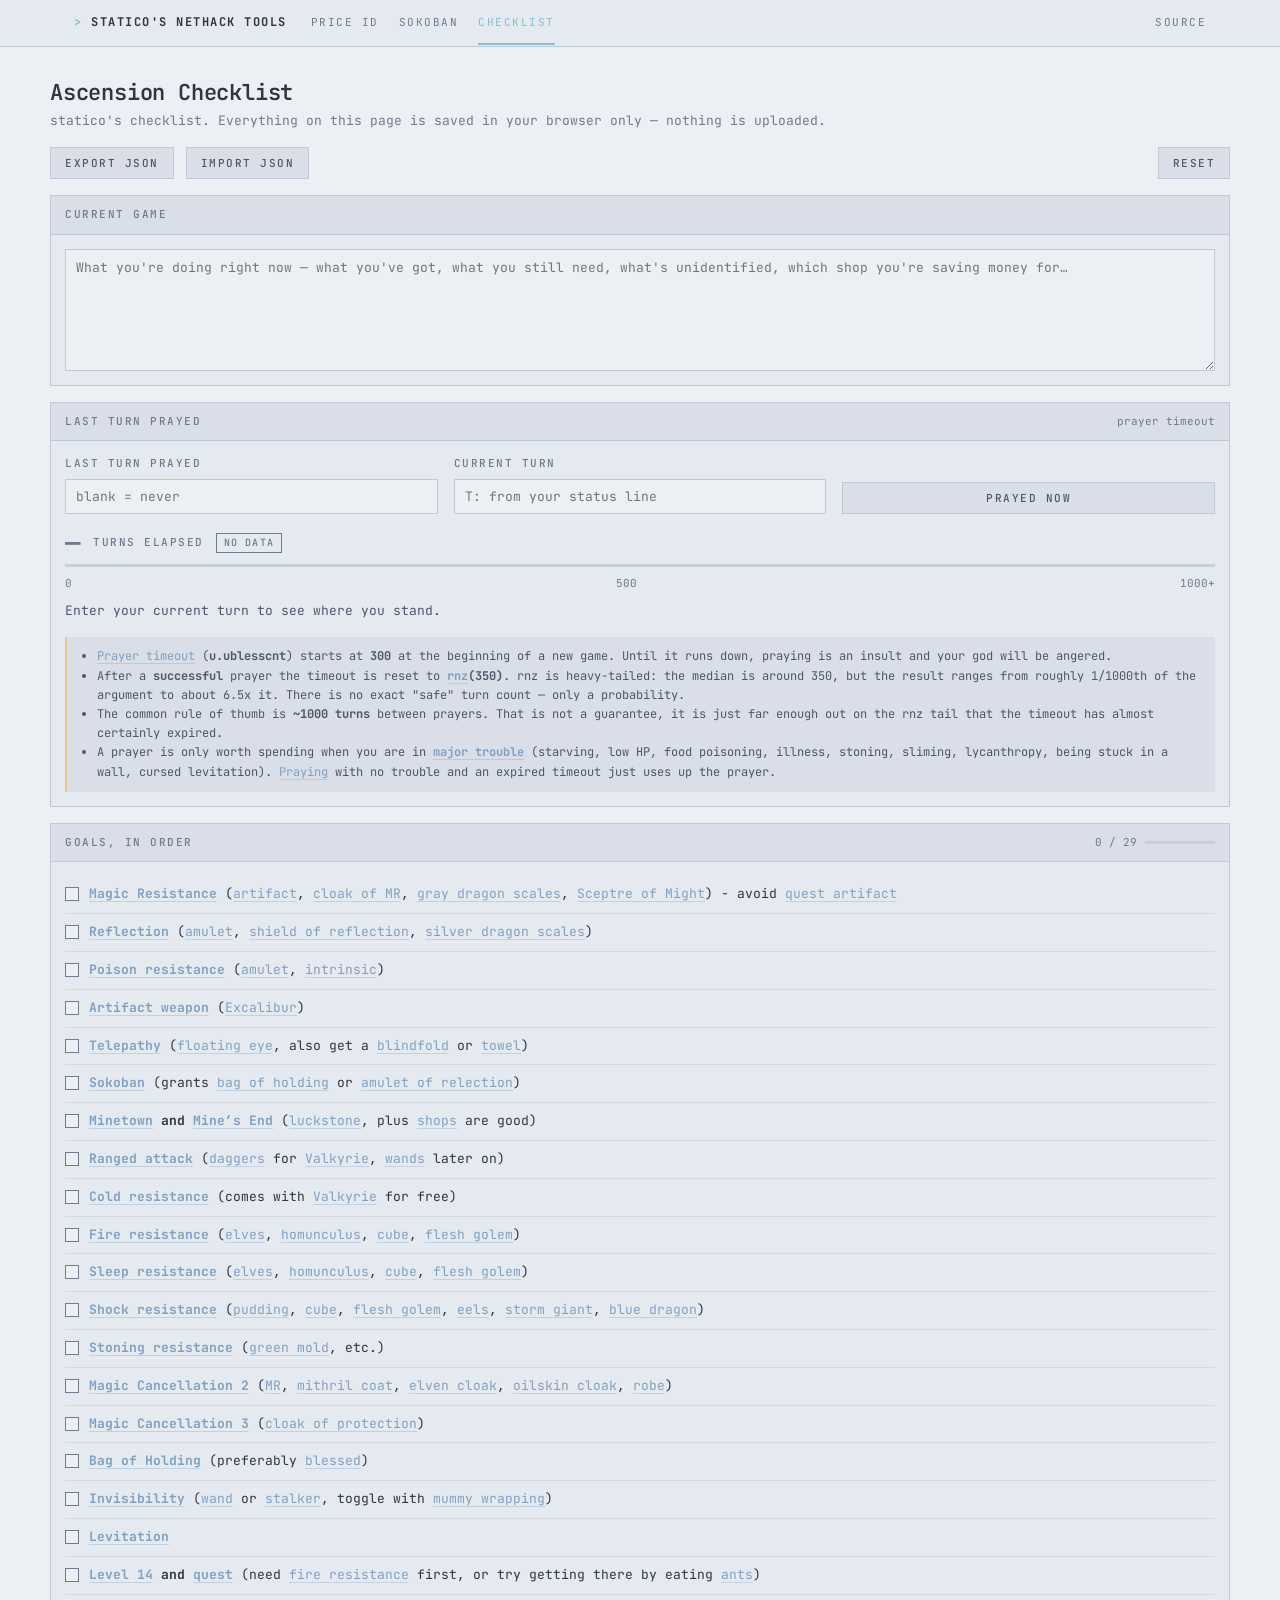
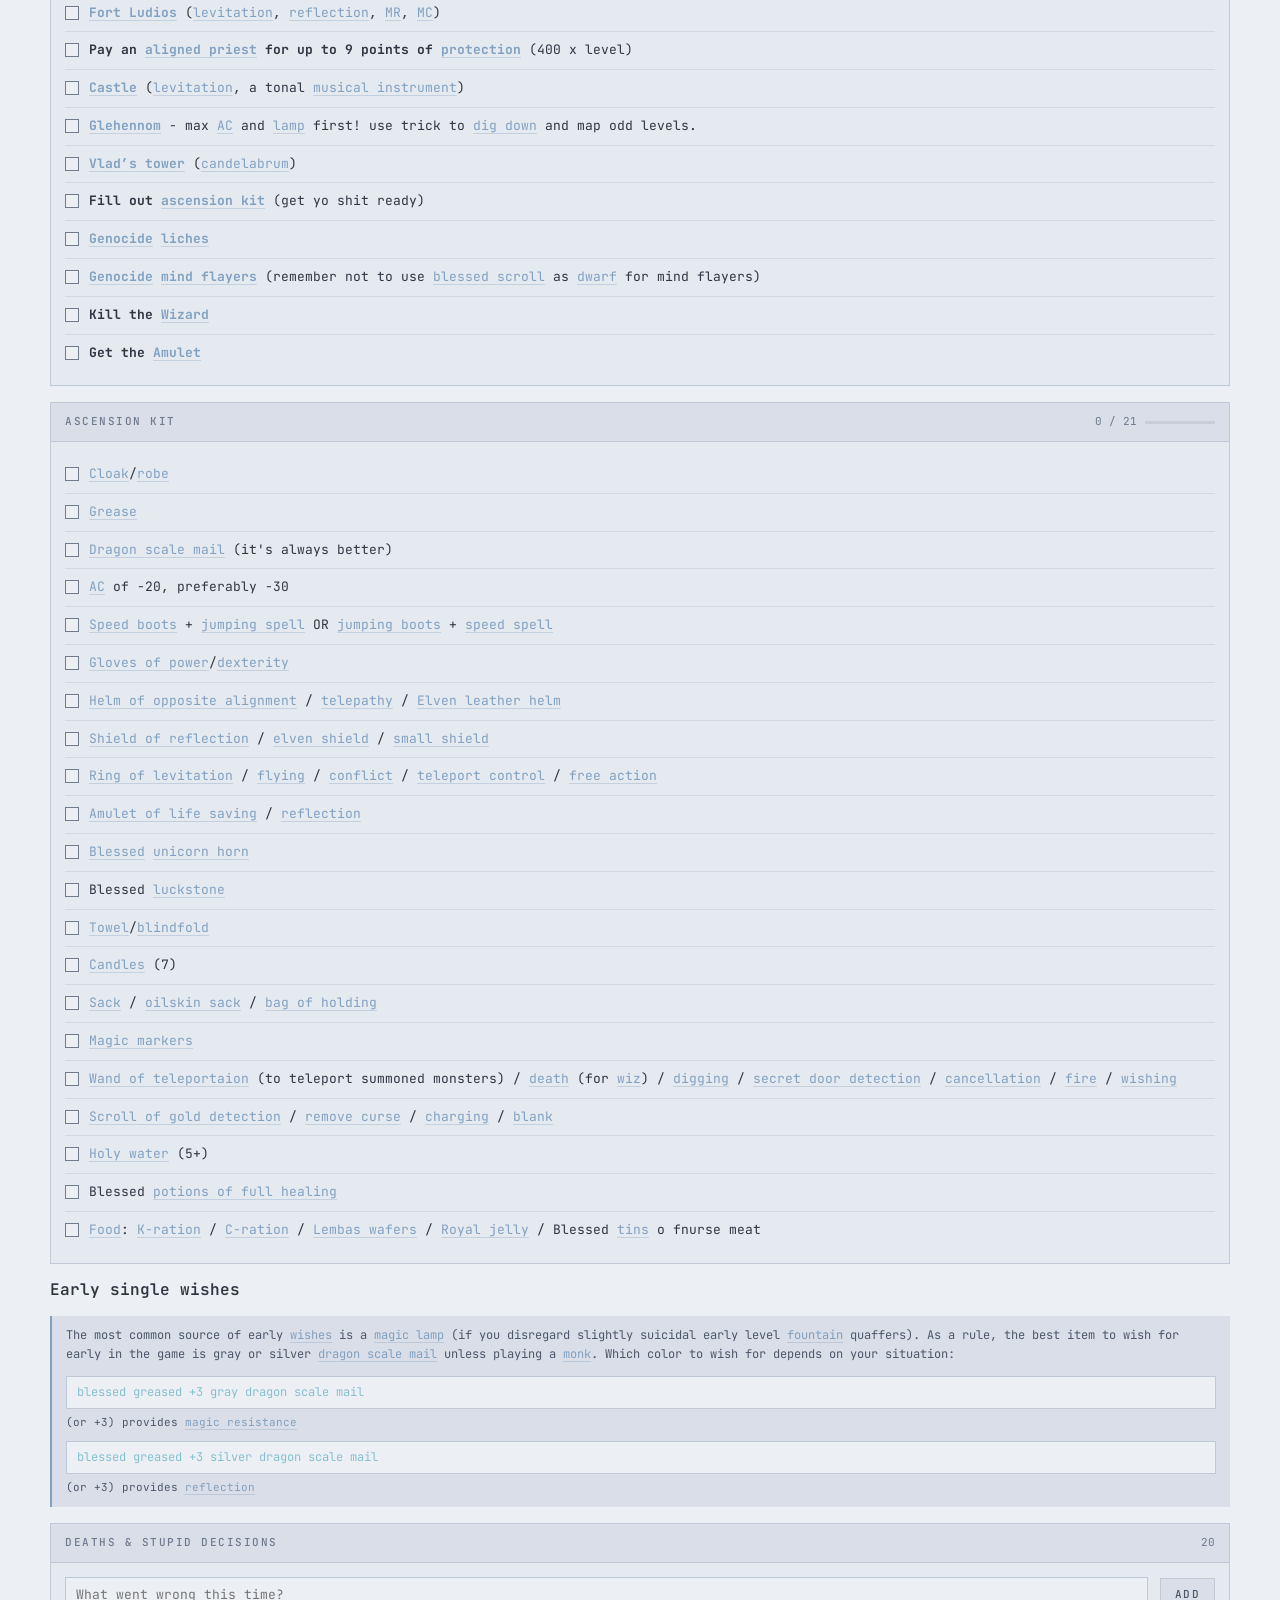
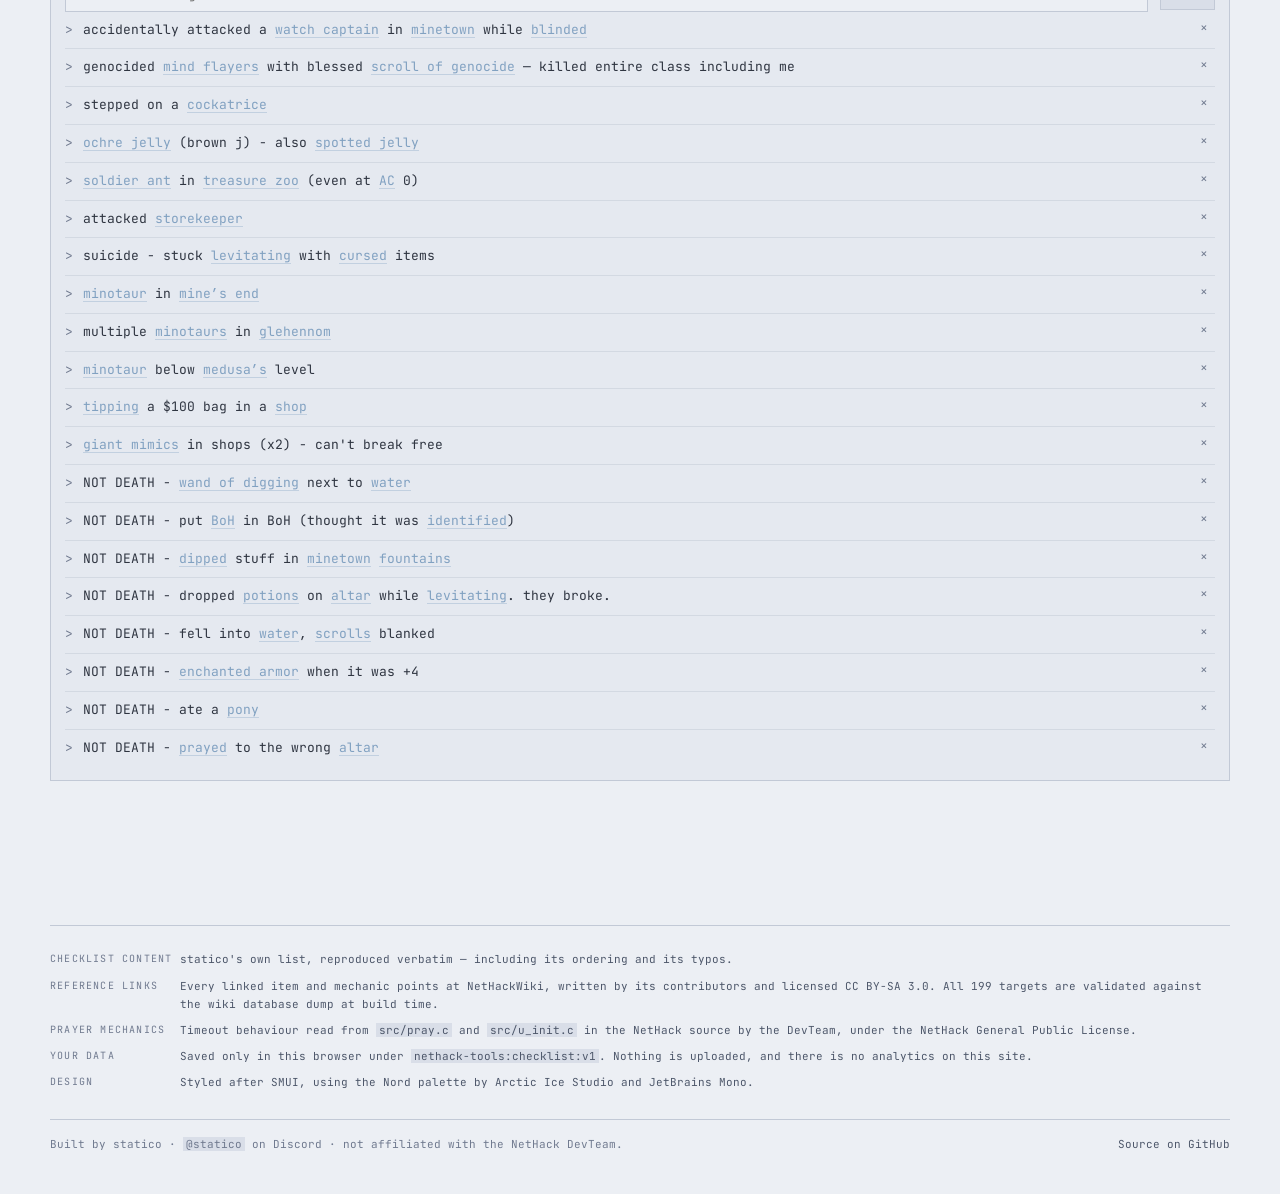
==== commit f16af097: "Suppress randomized appearances, scale Sokoban maps, fade completed goals Appearance column was misl" ====
--- a/checklist.html
+++ b/checklist.html
@@ -21,7 +21,10 @@
   }
   .item input[type='checkbox'] { margin-top: 3px; }
   .item .txt { flex: 1; min-width: 0; }
-  .item input:checked ~ .txt { color: hsl(var(--text-2)); }
+  /* Fade the whole line rather than recoloring it — a color change leaves the
+     wiki links at full strength, so a completed goal still reads as active. */
+  .item .txt { opacity: 1; transition: opacity 0.12s ease; }
+  .item input:checked ~ .txt { opacity: 0.45; }
   .item input:checked ~ .txt strong { font-weight: 500; }
 
   /* Progress readout in a card header */
@@ -84,7 +87,7 @@
       <div>
         <h1>Ascension Checklist</h1>
         <p class="dim" style="margin:4px 0 0">
-          Ian's checklist. Everything on this page is saved in your browser only —
+          statico's checklist. Everything on this page is saved in your browser only —
           nothing is uploaded.
         </p>
       </div>
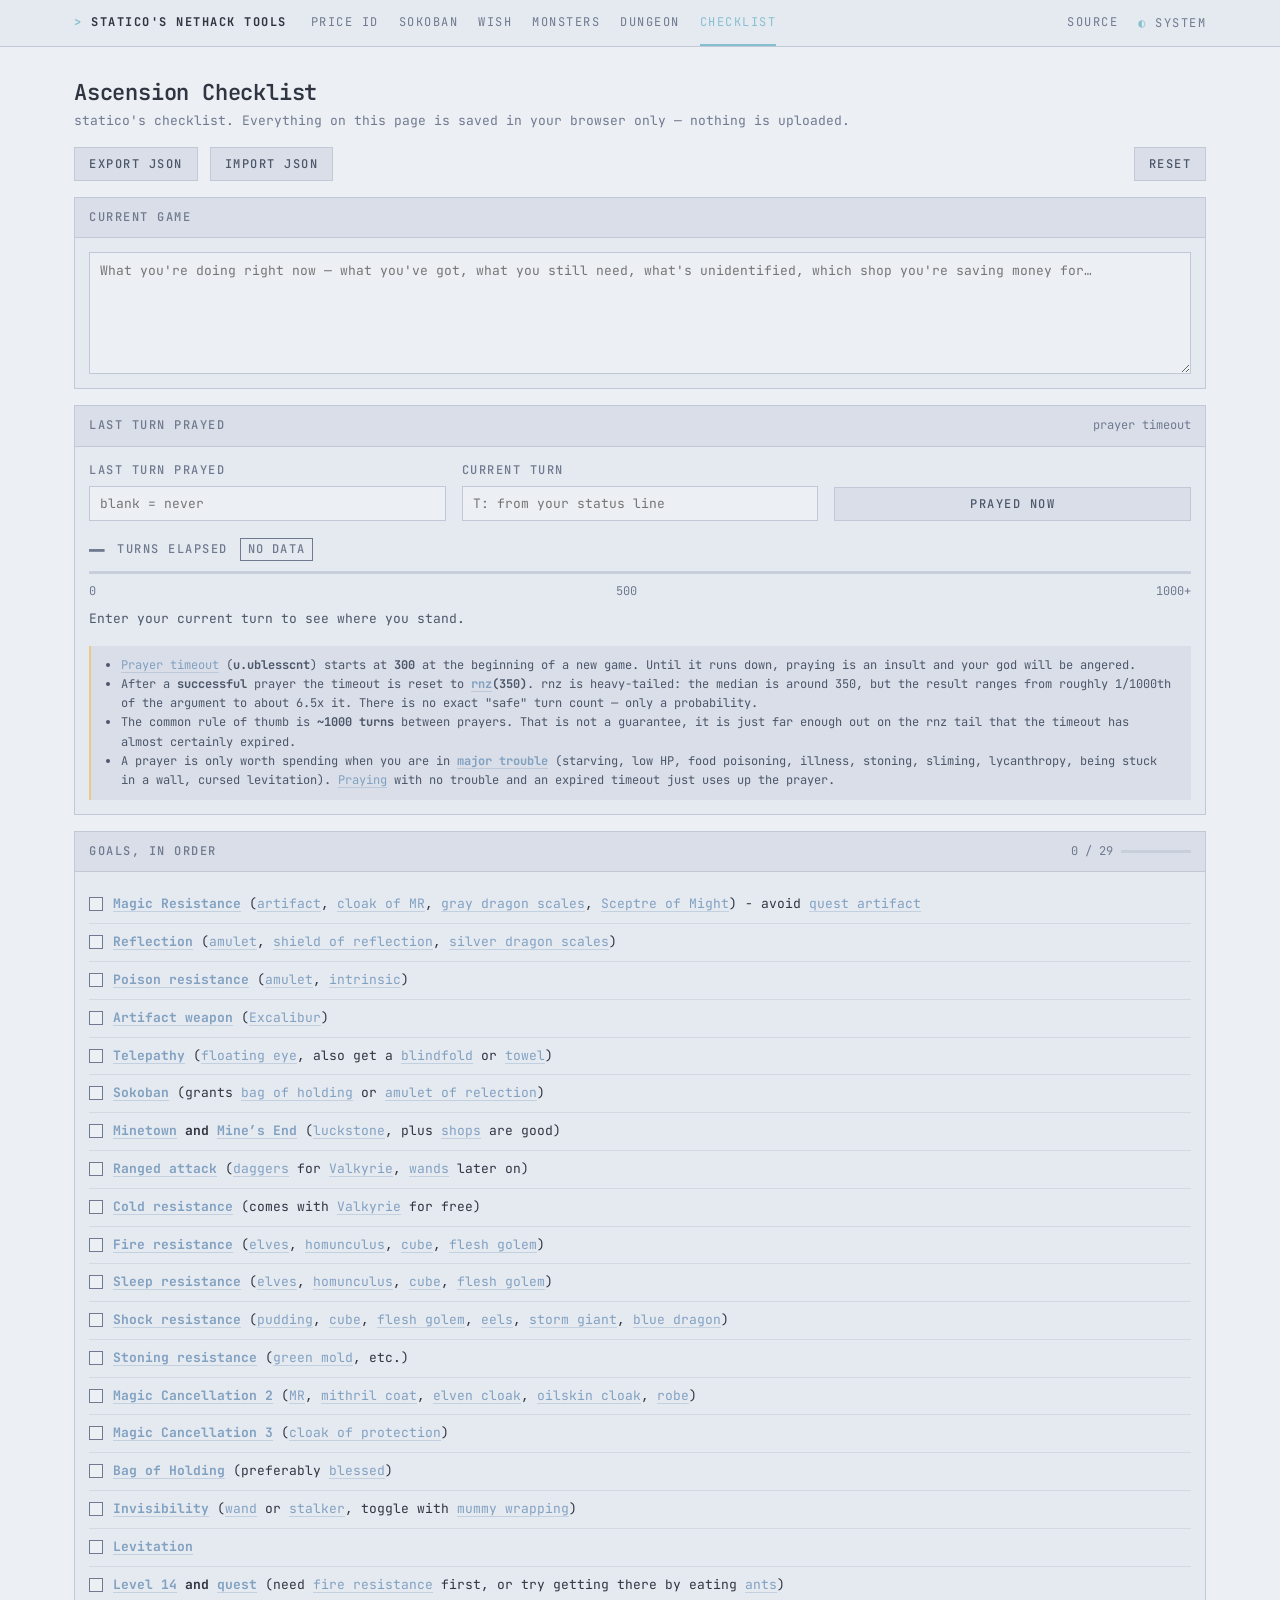
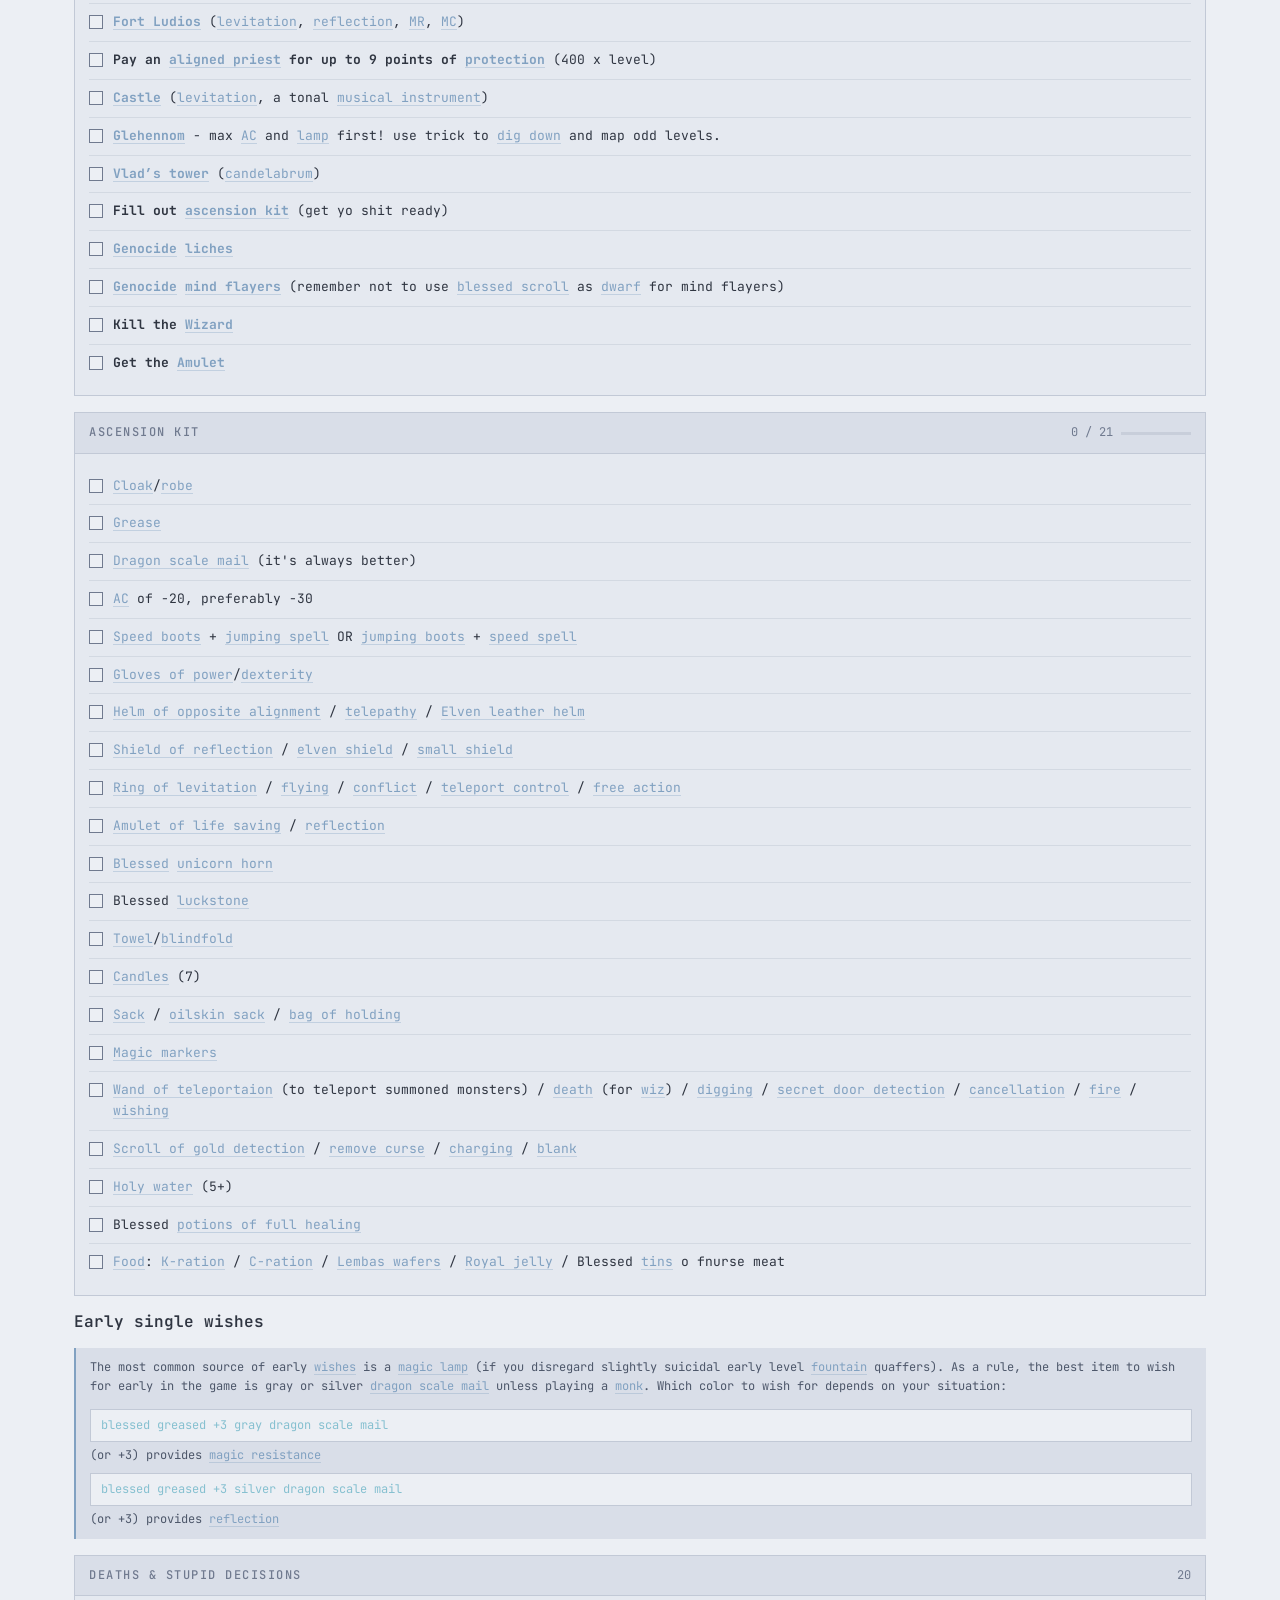
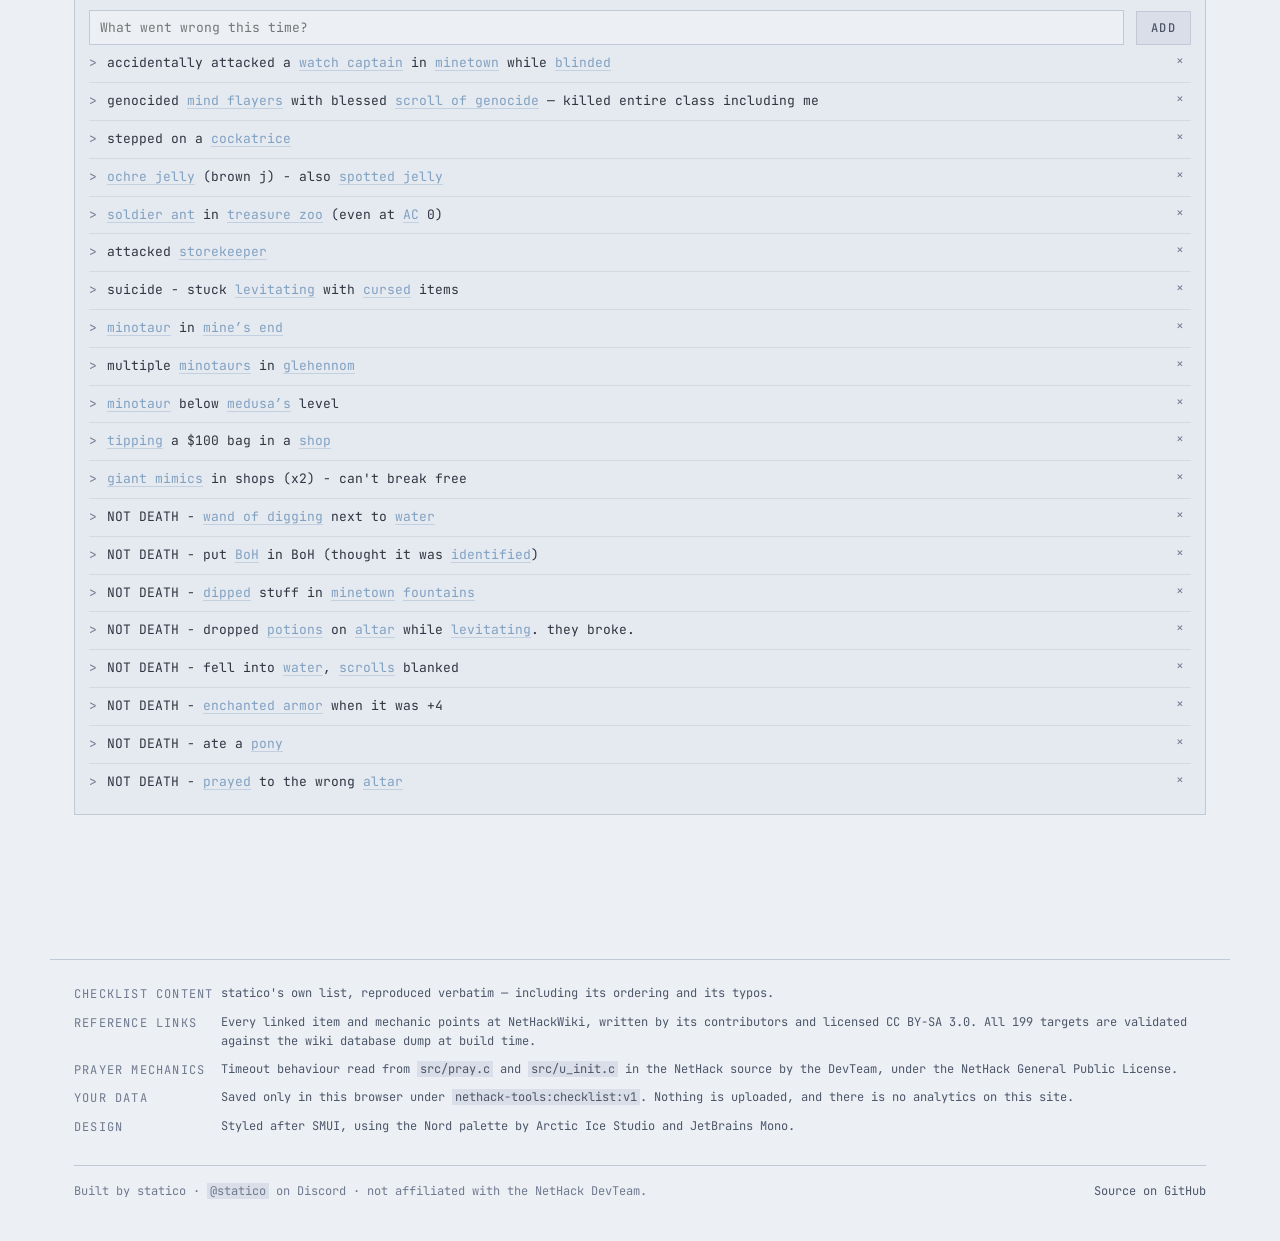
==== commit a10a088b: "Add a theme switcher and raise the minimum font size to 12px Light and dark were both already define" ====
--- a/checklist.html
+++ b/checklist.html
@@ -9,6 +9,7 @@
 <meta property="og:url" content="https://nethack.statico.io/checklist"><meta property="og:type" content="website">
 <link rel="icon" href="/favicon.svg" type="image/svg+xml">
 <link rel="stylesheet" href="/assets/smui.css">
+<script src="/assets/theme.js"></script>
 <style>
   /* Checklist page ------------------------------------------------------- */
 
--- a/assets/smui.css
+++ b/assets/smui.css
@@ -38,10 +38,15 @@
 
   --step: 0.25rem;
   --maxw: 1180px;
+
+  /* so native controls — selects, number spinners, scrollbars — follow the
+     theme instead of staying light. Overridden per-theme below. */
+  color-scheme: light;
 }
 
 @media (prefers-color-scheme: dark) {
   :root {
+    color-scheme: dark;
     /* Dark mode — Polar Night */
     --surface-0: 213 16% 12%;
     --surface-1: 220 16% 16%;
@@ -56,6 +61,7 @@
 
 /* Explicit override wins in both directions */
 :root[data-theme='dark'] {
+  color-scheme: dark;
   --surface-0: 213 16% 12%;
   --surface-1: 220 16% 16%;
   --surface-2: 222 16% 19%;
@@ -66,6 +72,7 @@
   --line:      215 14% 26%;
 }
 :root[data-theme='light'] {
+  color-scheme: light;
   --surface-0: 218 27% 94%;
   --surface-1: 218 27% 92%;
   --surface-2: 219 24% 88%;
@@ -118,7 +125,10 @@
 
 .wrap { max-width: var(--maxw); margin: 0 auto; padding: 0 calc(var(--step) * 6); }
 .stack > * + * { margin-top: calc(var(--step) * 4); }
-.page { padding: calc(var(--step) * 8) 0 calc(var(--step) * 20); }
+/* padding-block, not shorthand: .page and .wrap sit on the same element, and a
+   `padding: N 0` shorthand here would win on source order and wipe out .wrap's
+   horizontal gutter, leaving content flush to the viewport edge below --maxw. */
+.page { padding-block: calc(var(--step) * 8) calc(var(--step) * 20); }
 
 .grid { display: grid; gap: calc(var(--step) * 4); }
 .grid-2 { grid-template-columns: repeat(auto-fit, minmax(260px, 1fr)); }
@@ -131,7 +141,7 @@
 /* Type utilities ---------------------------------------------------------- */
 
 .label {
-  font-size: 11px;
+  font-size: 12px;
   font-weight: 500;
   text-transform: uppercase;
   letter-spacing: 1.5px;
@@ -141,7 +151,7 @@
 .mid  { color: hsl(var(--text-1)); }
 .hero { font-size: 42px; font-weight: 700; letter-spacing: -1px; line-height: 1.05; }
 .stat { font-size: 26px; font-weight: 600; }
-.small { font-size: 11px; }
+.small { font-size: 12px; }
 .nowrap { white-space: nowrap; }
 
 /* Nav --------------------------------------------------------------------- */
@@ -165,7 +175,7 @@
 .nav-brand .tick { color: hsl(var(--frost-2)); }
 .nav-links { display: flex; gap: calc(var(--step) * 5); flex-wrap: wrap; }
 .nav-links a {
-  font-size: 11px; text-transform: uppercase; letter-spacing: 1.5px;
+  font-size: 12px; text-transform: uppercase; letter-spacing: 1.5px;
   color: hsl(var(--text-2)); padding: calc(var(--step) * 3) 0;
   border-bottom: 2px solid transparent; margin-bottom: -1px;
 }
@@ -174,6 +184,35 @@
   color: hsl(var(--frost-2)); border-bottom-color: hsl(var(--frost-2));
 }
 .nav-spacer { margin-left: auto; }
+
+/* Theme switcher — sits in the nav and reads like the links next to it */
+.theme-btn {
+  font-family: var(--mono); font-size: 12px;
+  text-transform: uppercase; letter-spacing: 1.5px;
+  color: hsl(var(--text-2));
+  background: none; border: 0; padding: calc(var(--step) * 3) 0;
+  cursor: pointer;
+  display: inline-flex; align-items: center; gap: calc(var(--step) * 2);
+}
+.theme-btn:hover { color: hsl(var(--text-0)); }
+.theme-btn:focus-visible { outline: 2px solid hsl(var(--frost-2)); outline-offset: 2px; }
+.theme-glyph { color: hsl(var(--frost-2)); font-size: 12px; line-height: 1; }
+
+/* Narrow screens: the nav wraps to several lines, and the spacer's auto margin
+   would strand the trailing link alone on the last one. Let everything flow. */
+/* 840px is where six tool links plus the brand stop fitting on one row. */
+@media (max-width: 840px) {
+  /* A wrapped nav is too tall to keep pinned — it would eat a sixth of a phone
+     screen for the whole scroll. Let it scroll away instead. */
+  .nav { position: static; }
+  .nav-inner { gap: calc(var(--step) * 4); padding-block: calc(var(--step) * 1.5); }
+  .nav-spacer { display: none; }
+  /* display:contents dissolves the two link groups so every anchor becomes a
+     direct flex child and they all wrap as one run, instead of each group
+     claiming its own line. */
+  .nav-links { display: contents; }
+  .nav-links a, .theme-btn { padding-block: calc(var(--step) * 1.5); }
+}
 
 /* Card -------------------------------------------------------------------- */
 
@@ -190,6 +229,9 @@
   border-bottom: 1px solid hsl(var(--line));
   display: flex; align-items: center; justify-content: space-between;
   gap: calc(var(--step) * 3);
+  /* wrap so a header holding a title plus a control stacks on narrow screens
+     instead of pushing past the viewport edge */
+  flex-wrap: wrap;
   background: hsl(var(--surface-2));
 }
 .card-bd { padding: calc(var(--step) * 3.5); }
@@ -237,7 +279,7 @@
 /* Button ------------------------------------------------------------------ */
 
 .btn {
-  font-family: var(--mono); font-size: 11px; font-weight: 500;
+  font-family: var(--mono); font-size: 12px; font-weight: 500;
   text-transform: uppercase; letter-spacing: 1.5px;
   background: hsl(var(--surface-2));
   color: hsl(var(--text-1));
@@ -264,7 +306,7 @@
 
 .badge {
   display: inline-flex; align-items: center; gap: 4px;
-  font-size: 10px; font-weight: 500;
+  font-size: 12px; font-weight: 500;
   text-transform: uppercase; letter-spacing: 1.2px;
   padding: 1px calc(var(--step) * 1.75);
   border: 1px solid currentColor; border-radius: var(--radius);
@@ -294,7 +336,7 @@
 .tbl-scroll { overflow-x: auto; }
 table.tbl { border-collapse: collapse; width: 100%; font-size: 12px; }
 table.tbl th {
-  text-align: left; font-size: 10px; font-weight: 500;
+  text-align: left; font-size: 12px; font-weight: 500;
   text-transform: uppercase; letter-spacing: 1.2px;
   color: hsl(var(--text-2));
   padding: calc(var(--step) * 2) calc(var(--step) * 3);
@@ -324,7 +366,7 @@
   overflow-x: auto;
   font-size: 13px;
 }
-.tty-sm { font-size: 8px; padding: calc(var(--step) * 2); }
+.tty-sm { font-size: 12px; padding: calc(var(--step) * 2); }
 /* NetHack glyph colors */
 .g-wall    { color: hsl(var(--text-2)); }
 .g-floor   { color: hsl(var(--surface-3)); }
@@ -343,7 +385,7 @@
 
 details > summary {
   cursor: pointer; list-style: none;
-  font-size: 11px; text-transform: uppercase; letter-spacing: 1.5px;
+  font-size: 12px; text-transform: uppercase; letter-spacing: 1.5px;
   color: hsl(var(--text-2)); padding: calc(var(--step) * 1.5) 0;
 }
 details > summary::-webkit-details-marker { display: none; }
@@ -364,8 +406,9 @@
 .footer {
   border-top: 1px solid hsl(var(--line));
   margin-top: calc(var(--step) * 16);
-  padding: calc(var(--step) * 6) 0 calc(var(--step) * 10);
-  color: hsl(var(--text-2)); font-size: 11px;
+  /* padding-block for the same reason as .page — see the note there. */
+  padding-block: calc(var(--step) * 6) calc(var(--step) * 10);
+  color: hsl(var(--text-2)); font-size: 12px;
 }
 .footer a { color: hsl(var(--text-1)); }
 .footer a:hover { color: hsl(var(--frost-2)); }
@@ -377,11 +420,11 @@
   grid-template-columns: max-content 1fr;
 }
 .credits dt {
-  font-size: 10px; text-transform: uppercase; letter-spacing: 1.2px;
+  font-size: 12px; text-transform: uppercase; letter-spacing: 1.2px;
   color: hsl(var(--text-2)); white-space: nowrap;
   padding-top: 1px;
 }
-.credits dd { margin: 0; color: hsl(var(--text-1)); font-size: 11px; line-height: 1.65; }
+.credits dd { margin: 0; color: hsl(var(--text-1)); font-size: 12px; line-height: 1.65; }
 @media (max-width: 560px) {
   .credits dl { grid-template-columns: 1fr; gap: calc(var(--step) * 1); }
   .credits dd { margin-bottom: calc(var(--step) * 2); }
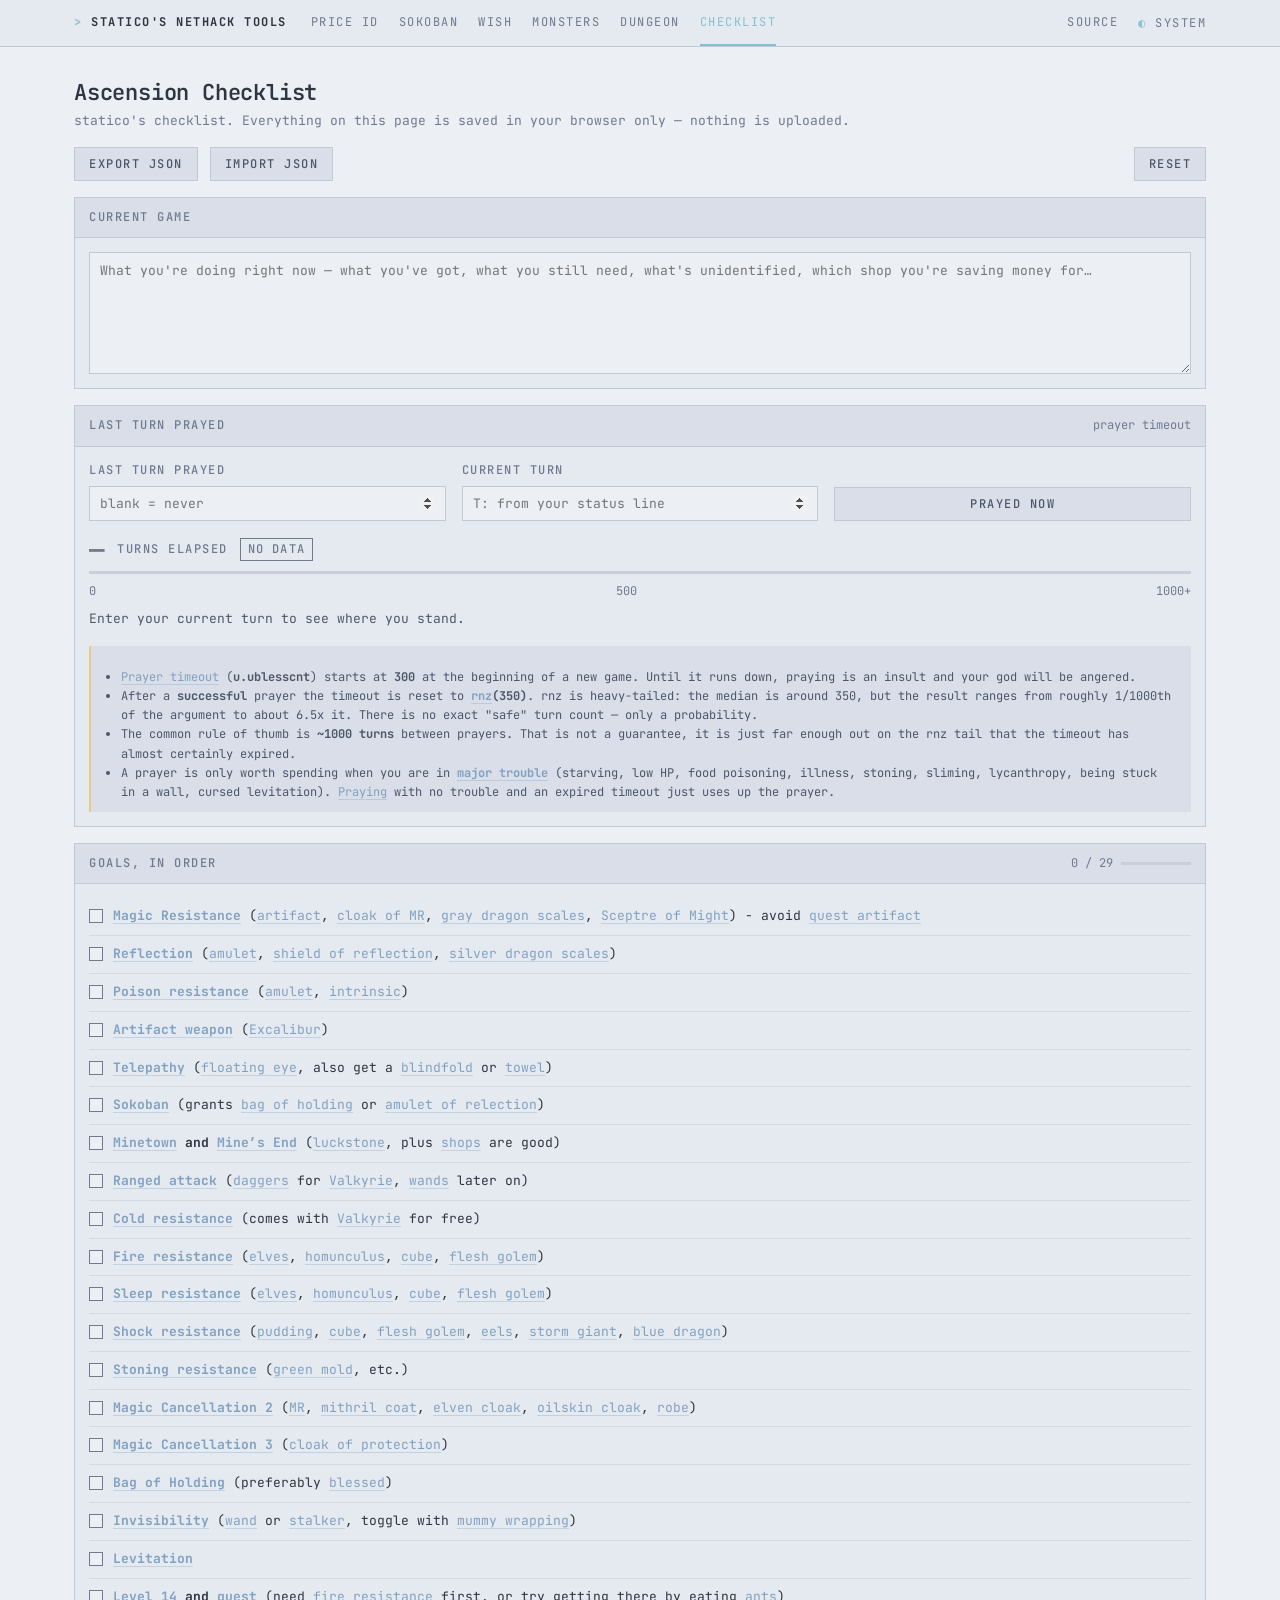
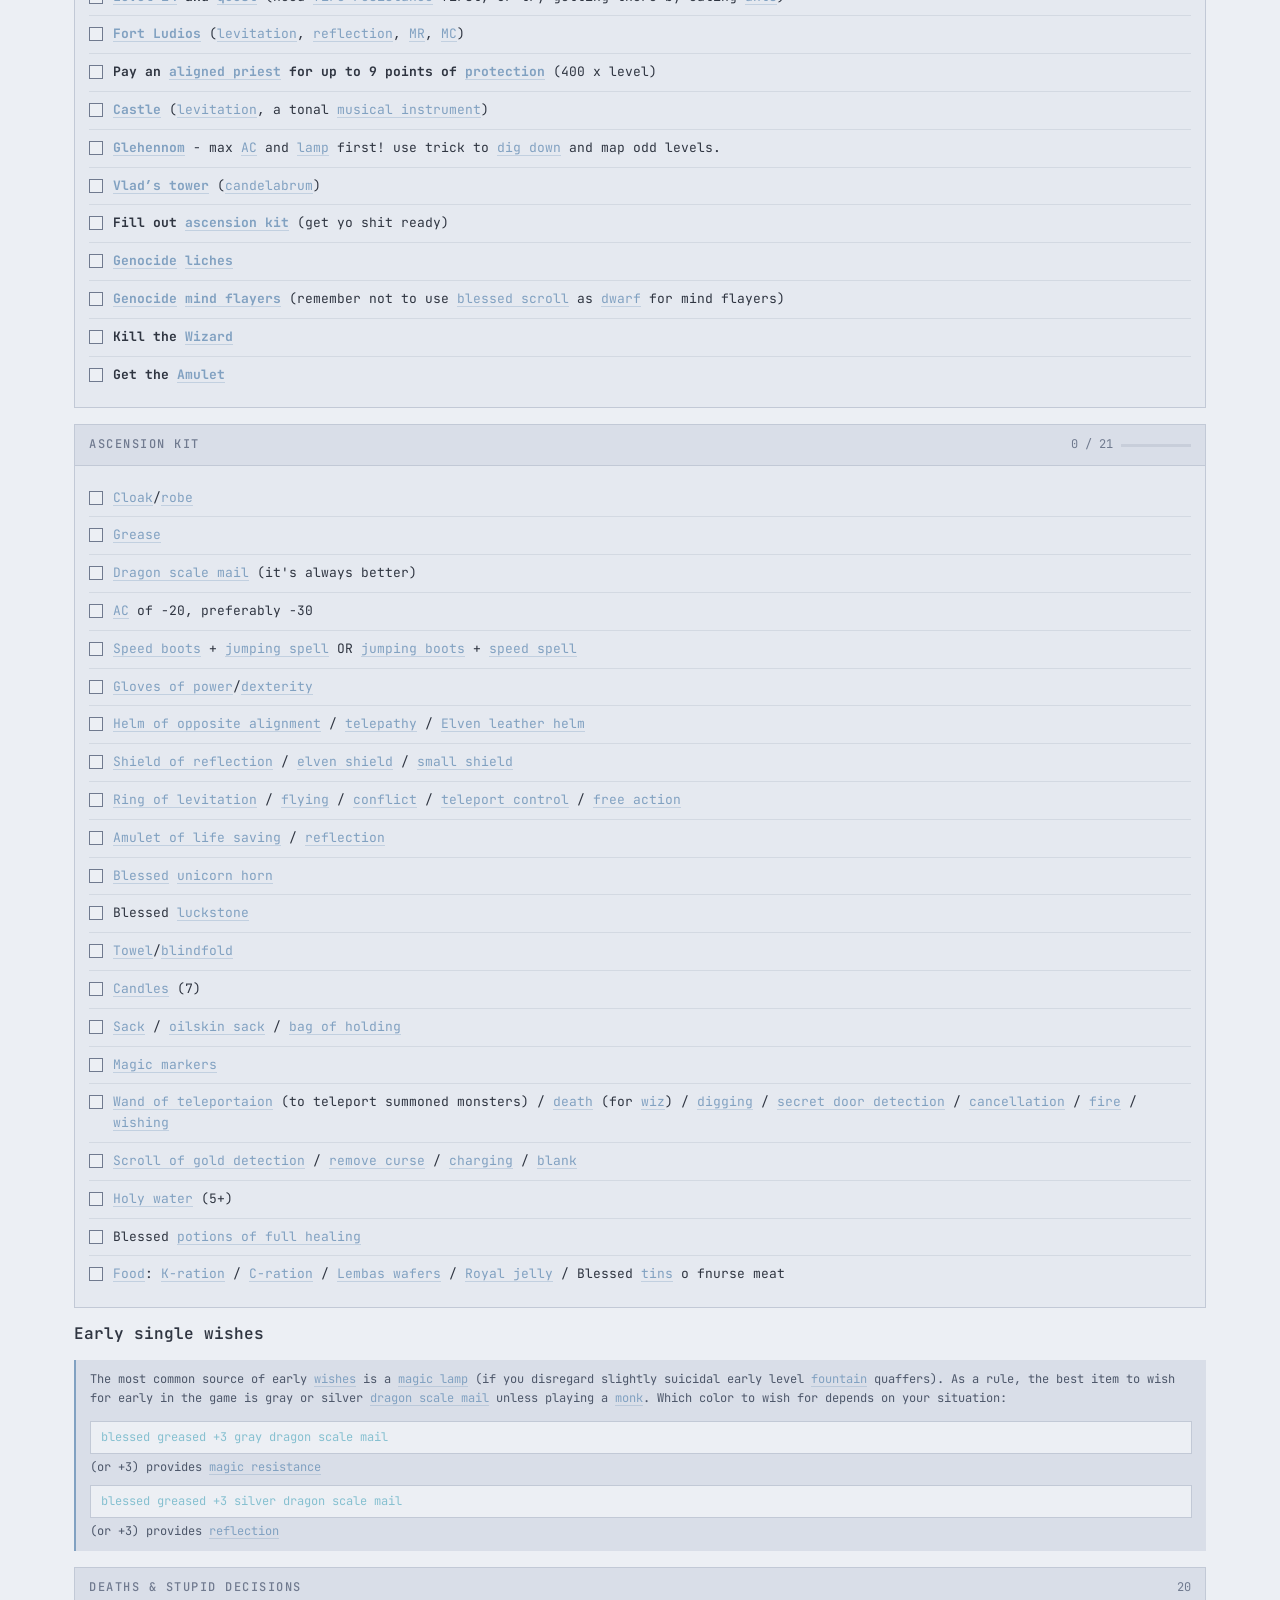
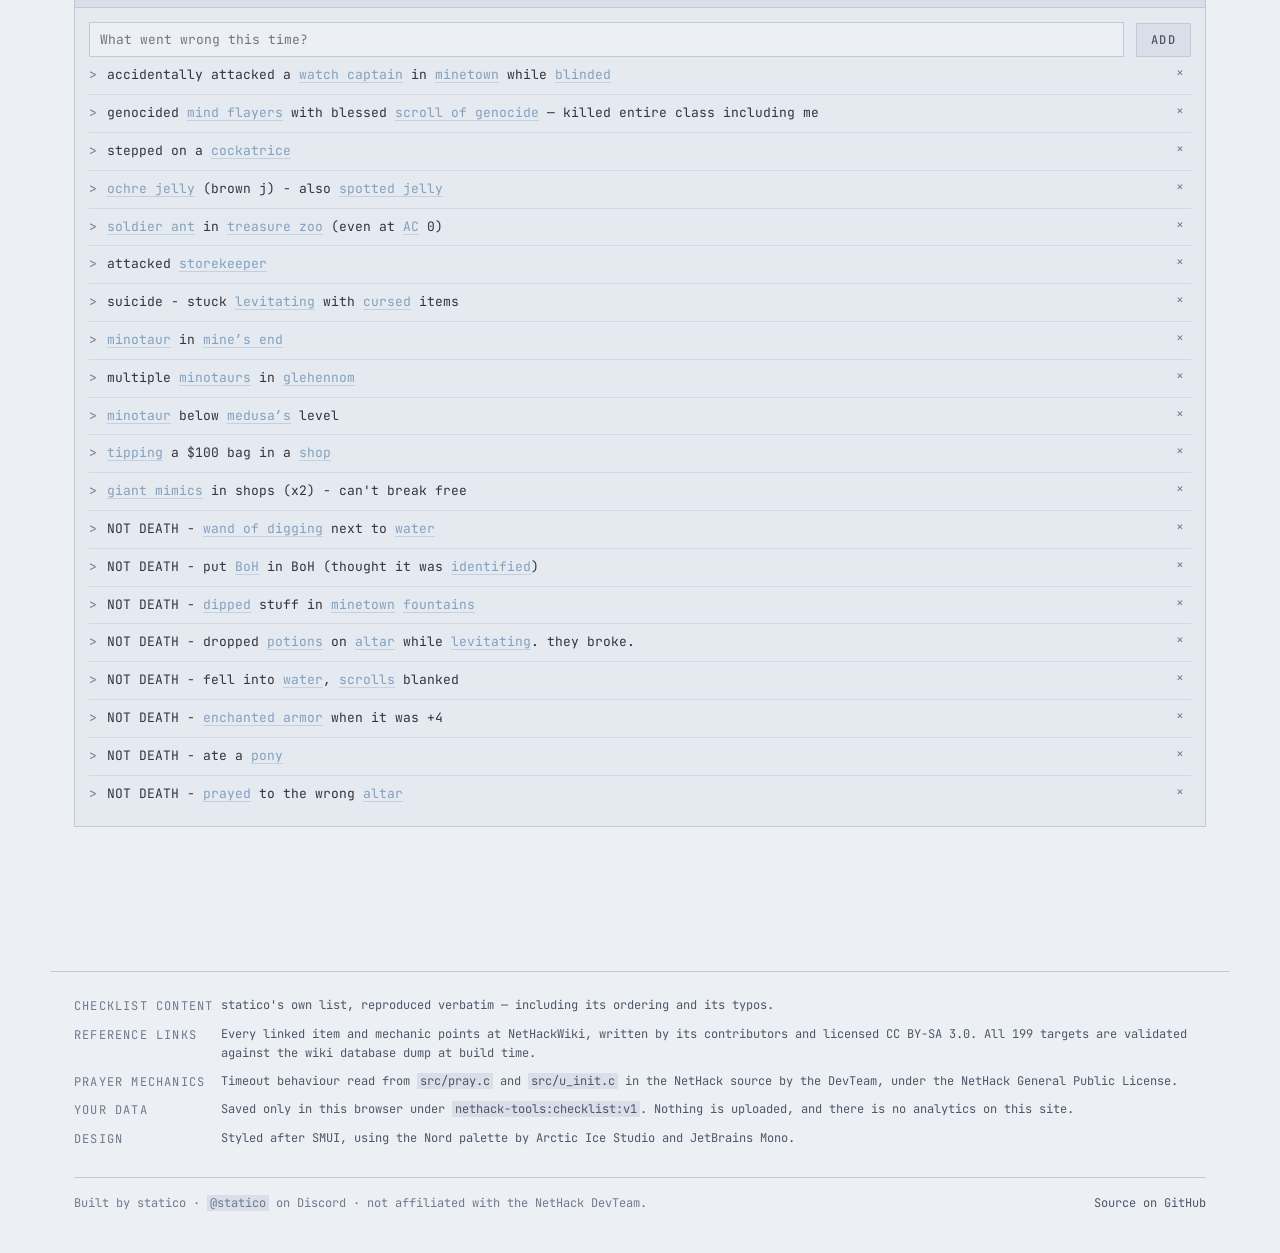
==== commit 0441c4c0: "Sokoban flips in the detail panel, bigger video, price quick-picks Sokoban: - Repeat the flip toggle" ====
--- a/checklist.html
+++ b/checklist.html
@@ -158,7 +158,7 @@
         <div class="scale small dim">
           <span>0</span><span>500</span><span>1000+</span>
         </div>
-        <p class="mid" style="margin:0" id="pray-msg">
+        <p class="mid" style="margin-bottom:0" id="pray-msg">
           Enter your current turn to see where you stand.
         </p>
       </div>
@@ -582,7 +582,7 @@
   function renderPrayerFacts(p) {
     if (!p) return;
     document.getElementById('pray-facts').innerHTML =
-      '<ul style="margin:0;padding-left:16px">' +
+      '<ul style="margin-bottom:0;padding-left:16px">' +
       (p.facts || []).map(function (f) {
         return '<li>' + render(f.text, f.links) + '</li>';
       }).join('') + '</ul>';
--- a/assets/smui.css
+++ b/assets/smui.css
@@ -125,6 +125,11 @@
 
 .wrap { max-width: var(--maxw); margin: 0 auto; padding: 0 calc(var(--step) * 6); }
 .stack > * + * { margin-top: calc(var(--step) * 4); }
+/* .stack spaces children with margin-top, so a `gap` set on it does nothing —
+   and a child carrying its own `margin: 0` cancels the spacing entirely. Use
+   .stack-tight where the spacing must survive that: a real flex column, where
+   gap applies and no child margin can override it. */
+.stack-tight { display: flex; flex-direction: column; gap: calc(var(--step) * 2); }
 /* padding-block, not shorthand: .page and .wrap sit on the same element, and a
    `padding: N 0` shorthand here would win on source order and wipe out .wrap's
    horizontal gutter, leaving content flush to the viewport edge below --maxw. */
@@ -257,6 +262,18 @@
 textarea { resize: vertical; min-height: 90px; line-height: 1.6; }
 input.big { font-size: 20px; font-weight: 600; color: hsl(var(--frost-2)); }
 
+/* WebKit hides the number spinners until hover or focus, which makes them
+   undiscoverable — these are step-by-one values people nudge, so keep the
+   arrows on screen. `color-scheme` (set per theme at the top) is what makes
+   them render dark rather than as a light-mode artifact. */
+input[type='number']::-webkit-inner-spin-button,
+input[type='number']::-webkit-outer-spin-button {
+  opacity: 1;
+  height: auto;
+}
+/* Firefox hides them for inputs it thinks are text-ish; ask explicitly. */
+input[type='number'] { -moz-appearance: number-input; }
+
 /* Native checkbox, Nord-tinted — keeps a11y semantics intact */
 input[type='checkbox'] {
   appearance: none; -webkit-appearance: none;
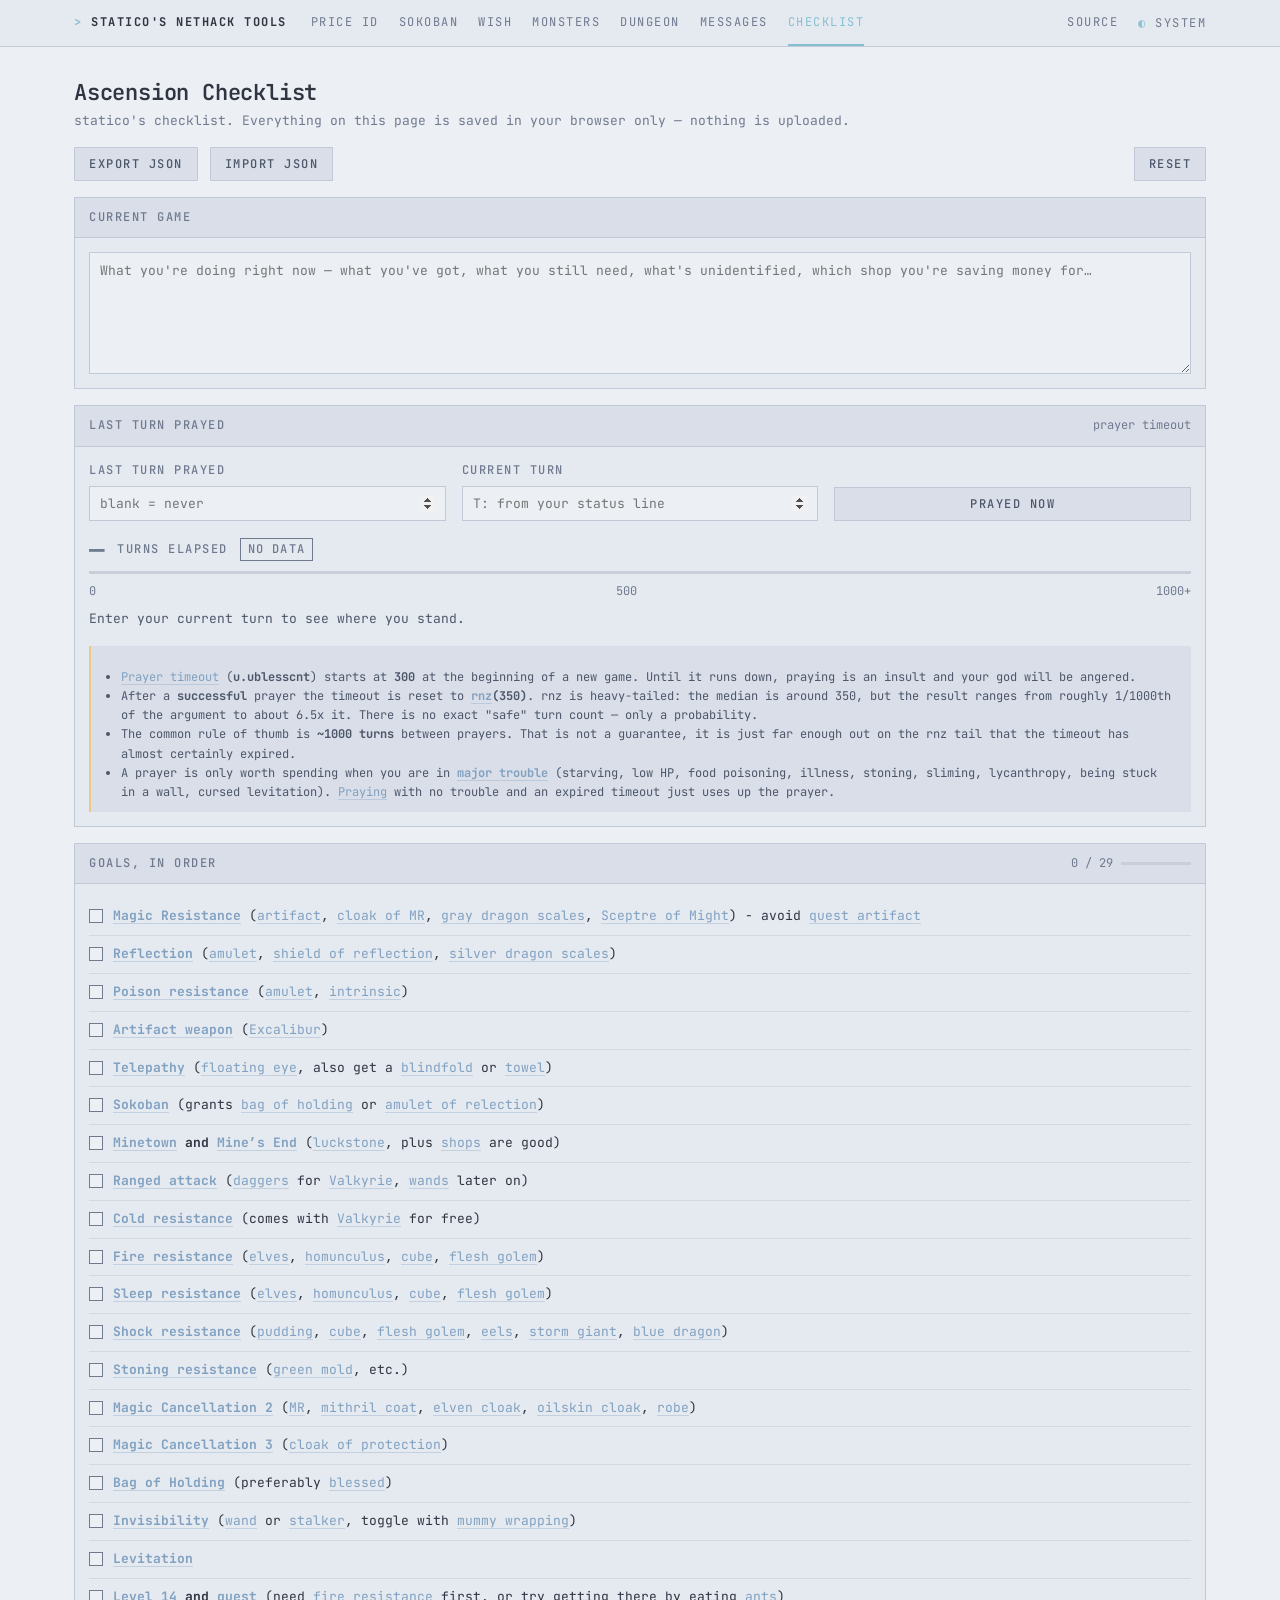
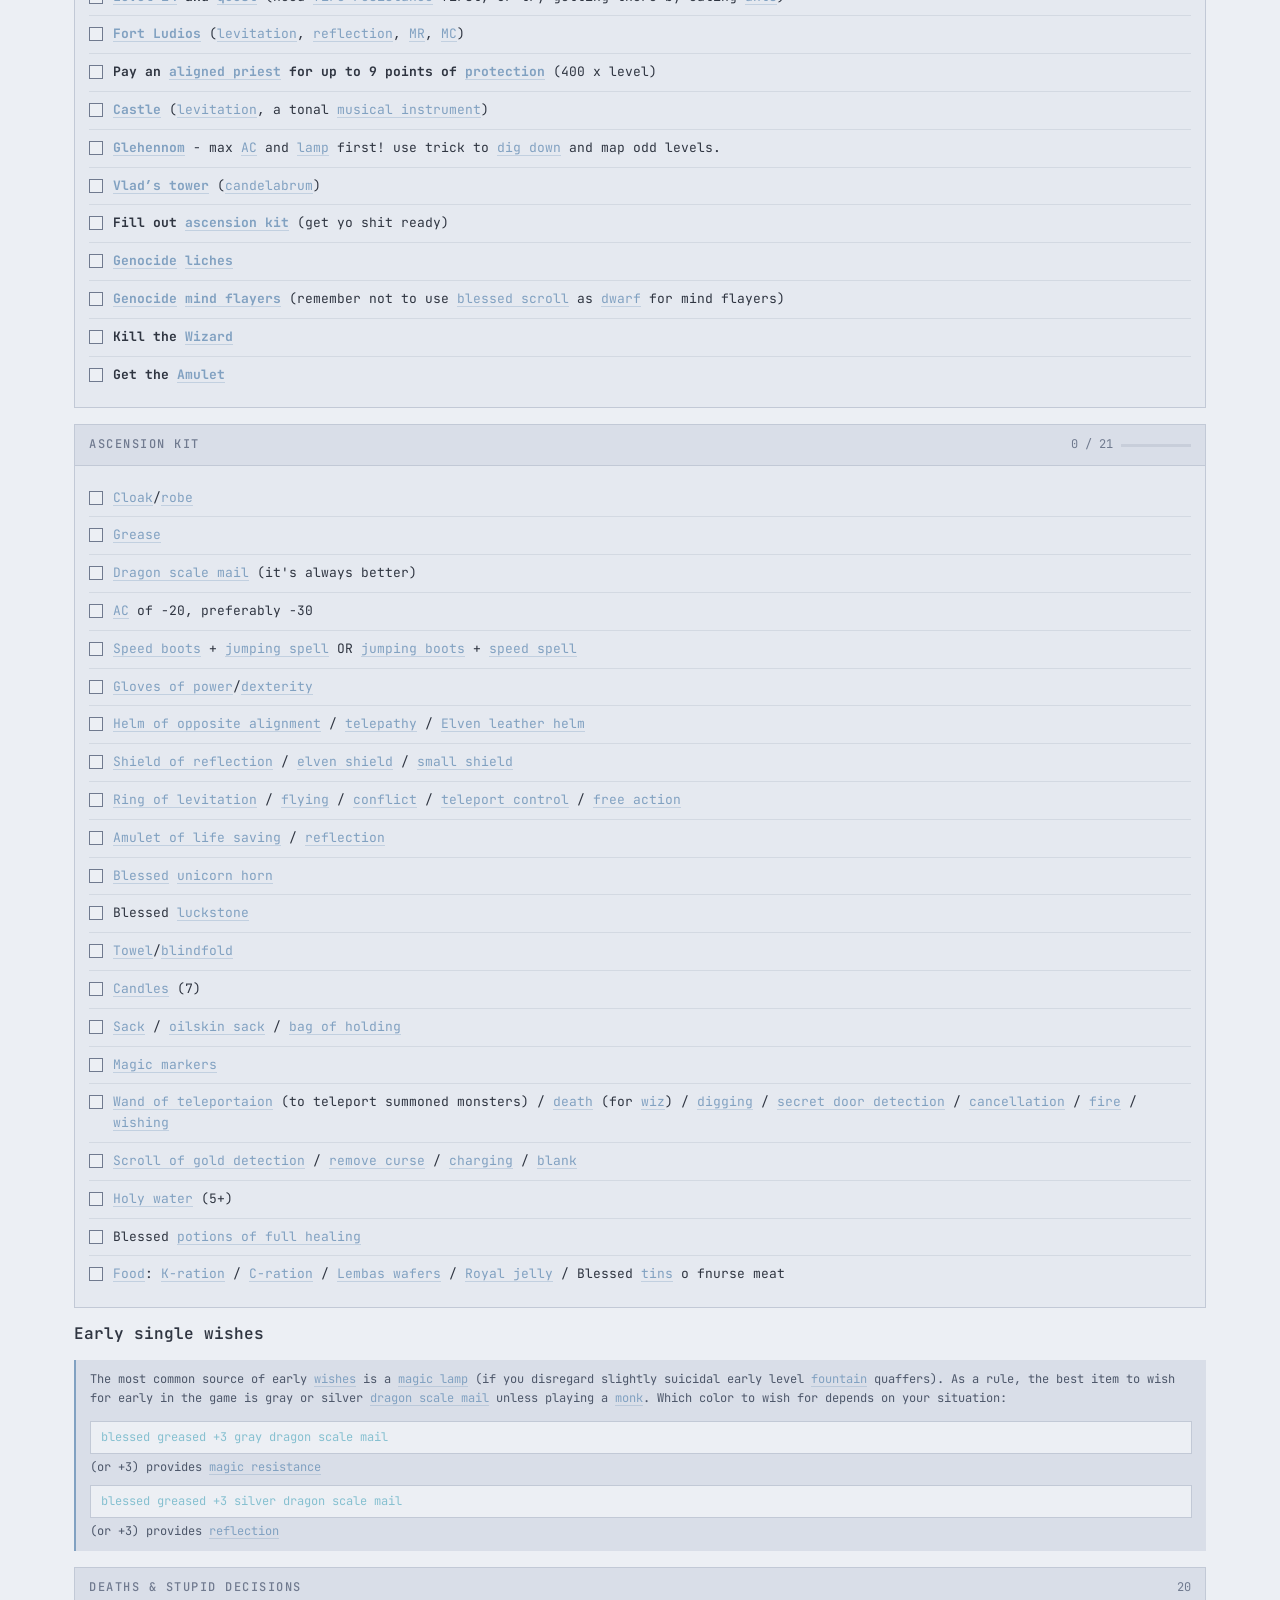
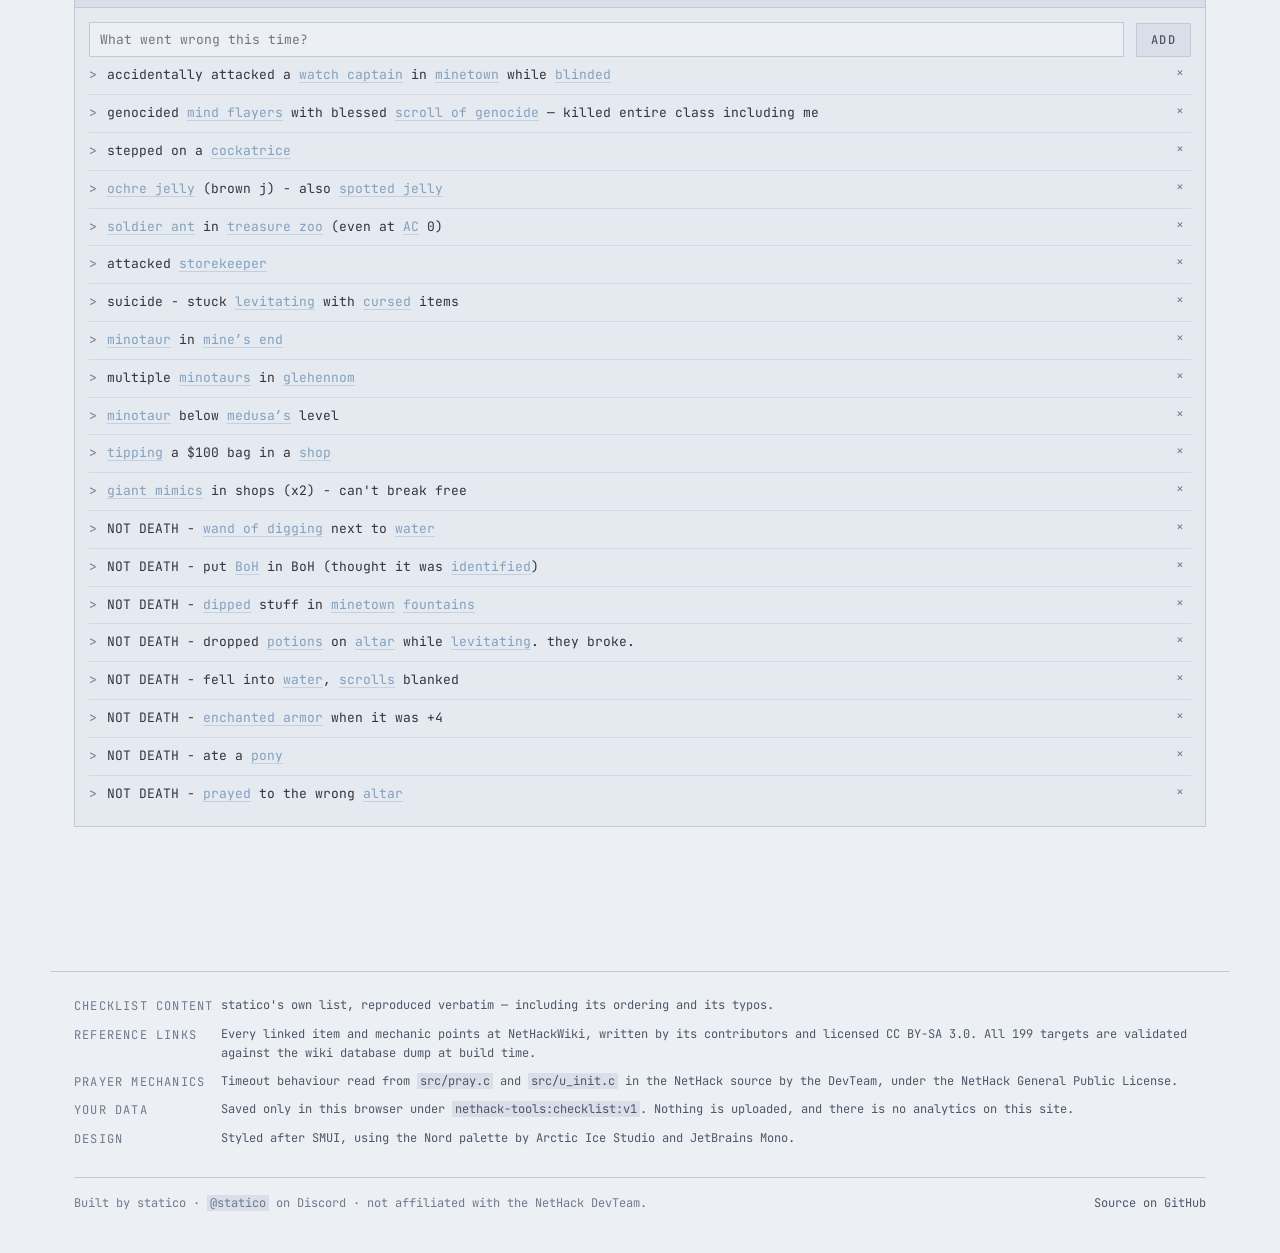
==== commit 7c852d63: "Fix wrong message citations, backfill 3.7, add OG cards to every page Auditing every citation in dat" ====
--- a/checklist.html
+++ b/checklist.html
@@ -7,6 +7,18 @@
 <meta property="og:title" content="Ascension Checklist — statico&#39;s NetHack Tools">
 <meta property="og:description" content="Goals in order, ascension kit, prayer timeout tracker, and a running log of deaths and stupid decisions. Saved in your browser.">
 <meta property="og:url" content="https://nethack.statico.io/checklist"><meta property="og:type" content="website">
+<meta property="og:site_name" content="statico&#39;s NetHack Tools">
+<meta property="og:locale" content="en_US">
+<meta property="og:image" content="https://nethack.statico.io/assets/og/checklist.png">
+<meta property="og:image:type" content="image/png">
+<meta property="og:image:width" content="1200">
+<meta property="og:image:height" content="630">
+<meta property="og:image:alt" content="Ascension Checklist — statico&#x27;s NetHack Tools — social card for https://nethack.statico.io">
+<meta name="twitter:card" content="summary_large_image">
+<meta name="twitter:title" content="Ascension Checklist — statico&#39;s NetHack Tools">
+<meta name="twitter:description" content="Goals in order, ascension kit, prayer timeout tracker, and a running log of deaths and stupid decisions. Saved in your browser.">
+<meta name="twitter:image" content="https://nethack.statico.io/assets/og/checklist.png">
+<meta name="twitter:image:alt" content="Ascension Checklist — statico&#x27;s NetHack Tools — social card for https://nethack.statico.io">
 <link rel="icon" href="/favicon.svg" type="image/svg+xml">
 <link rel="stylesheet" href="/assets/smui.css">
 <script src="/assets/theme.js"></script>
